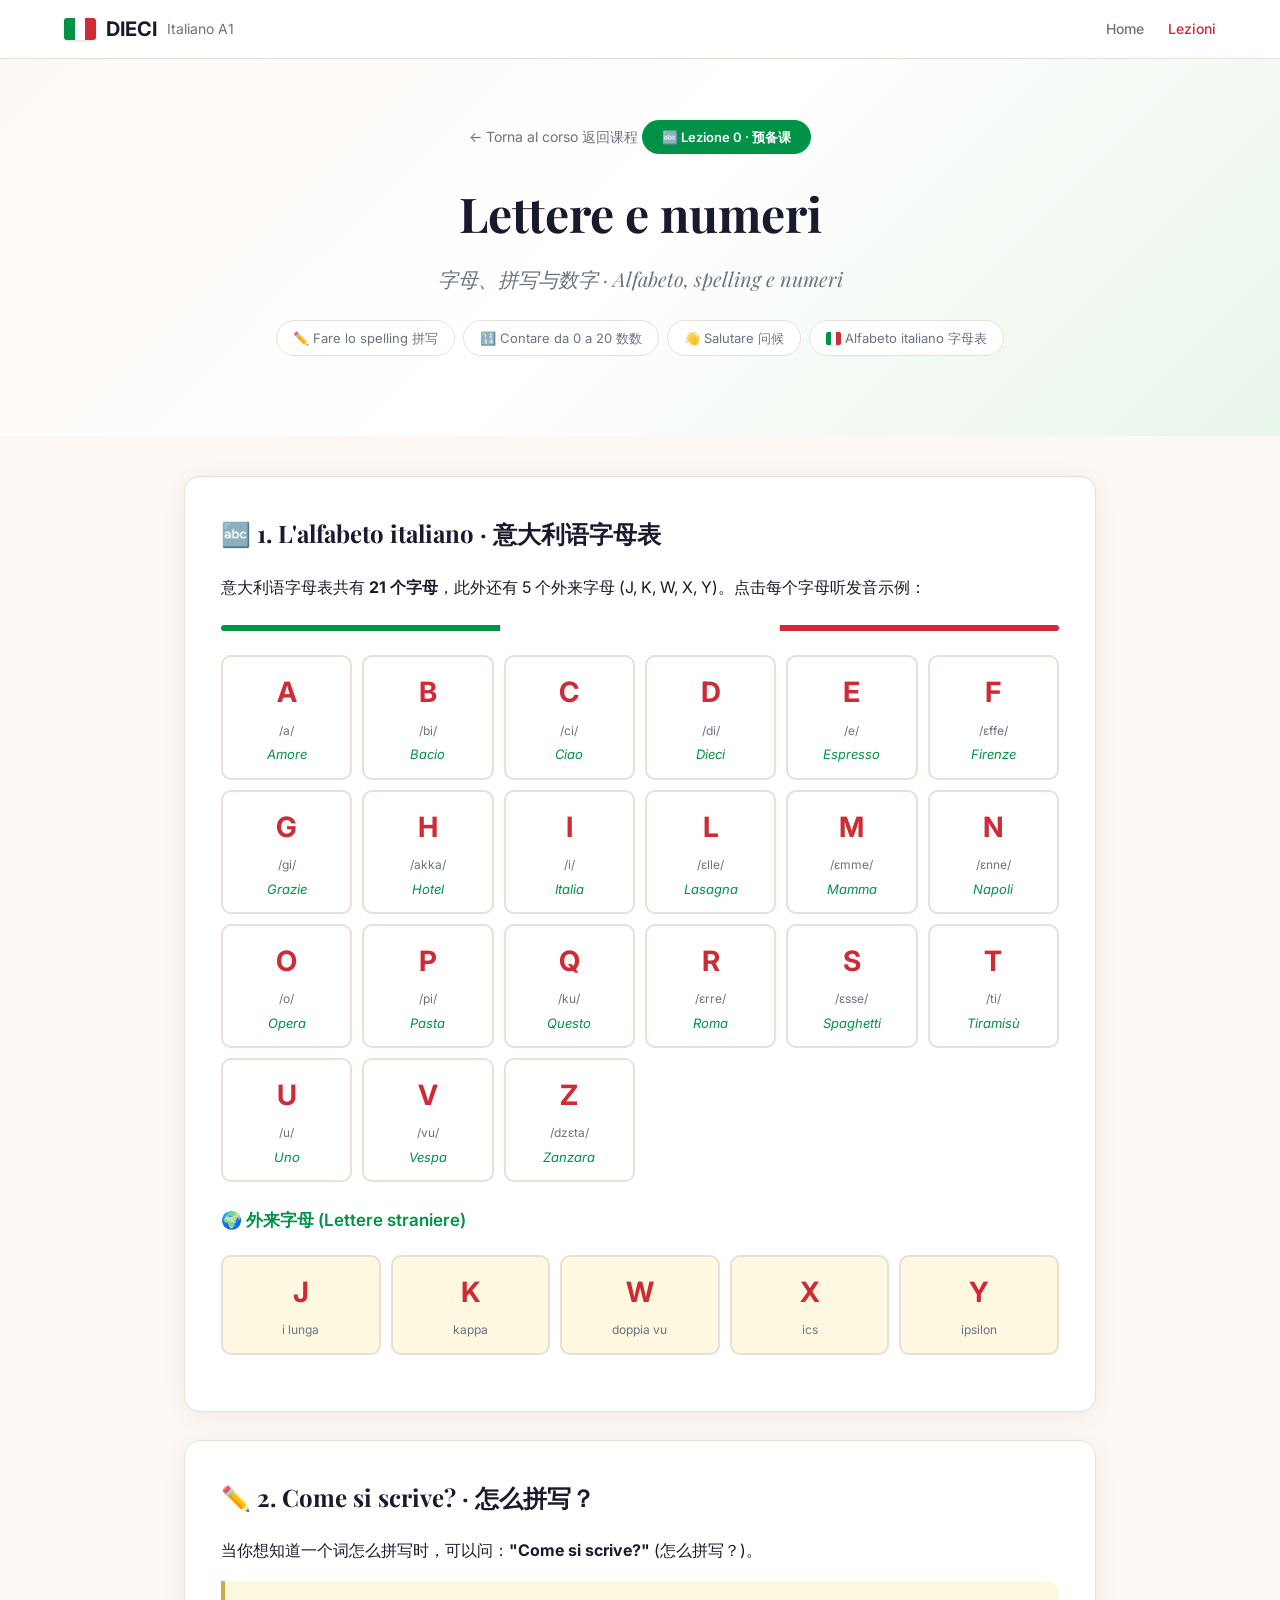
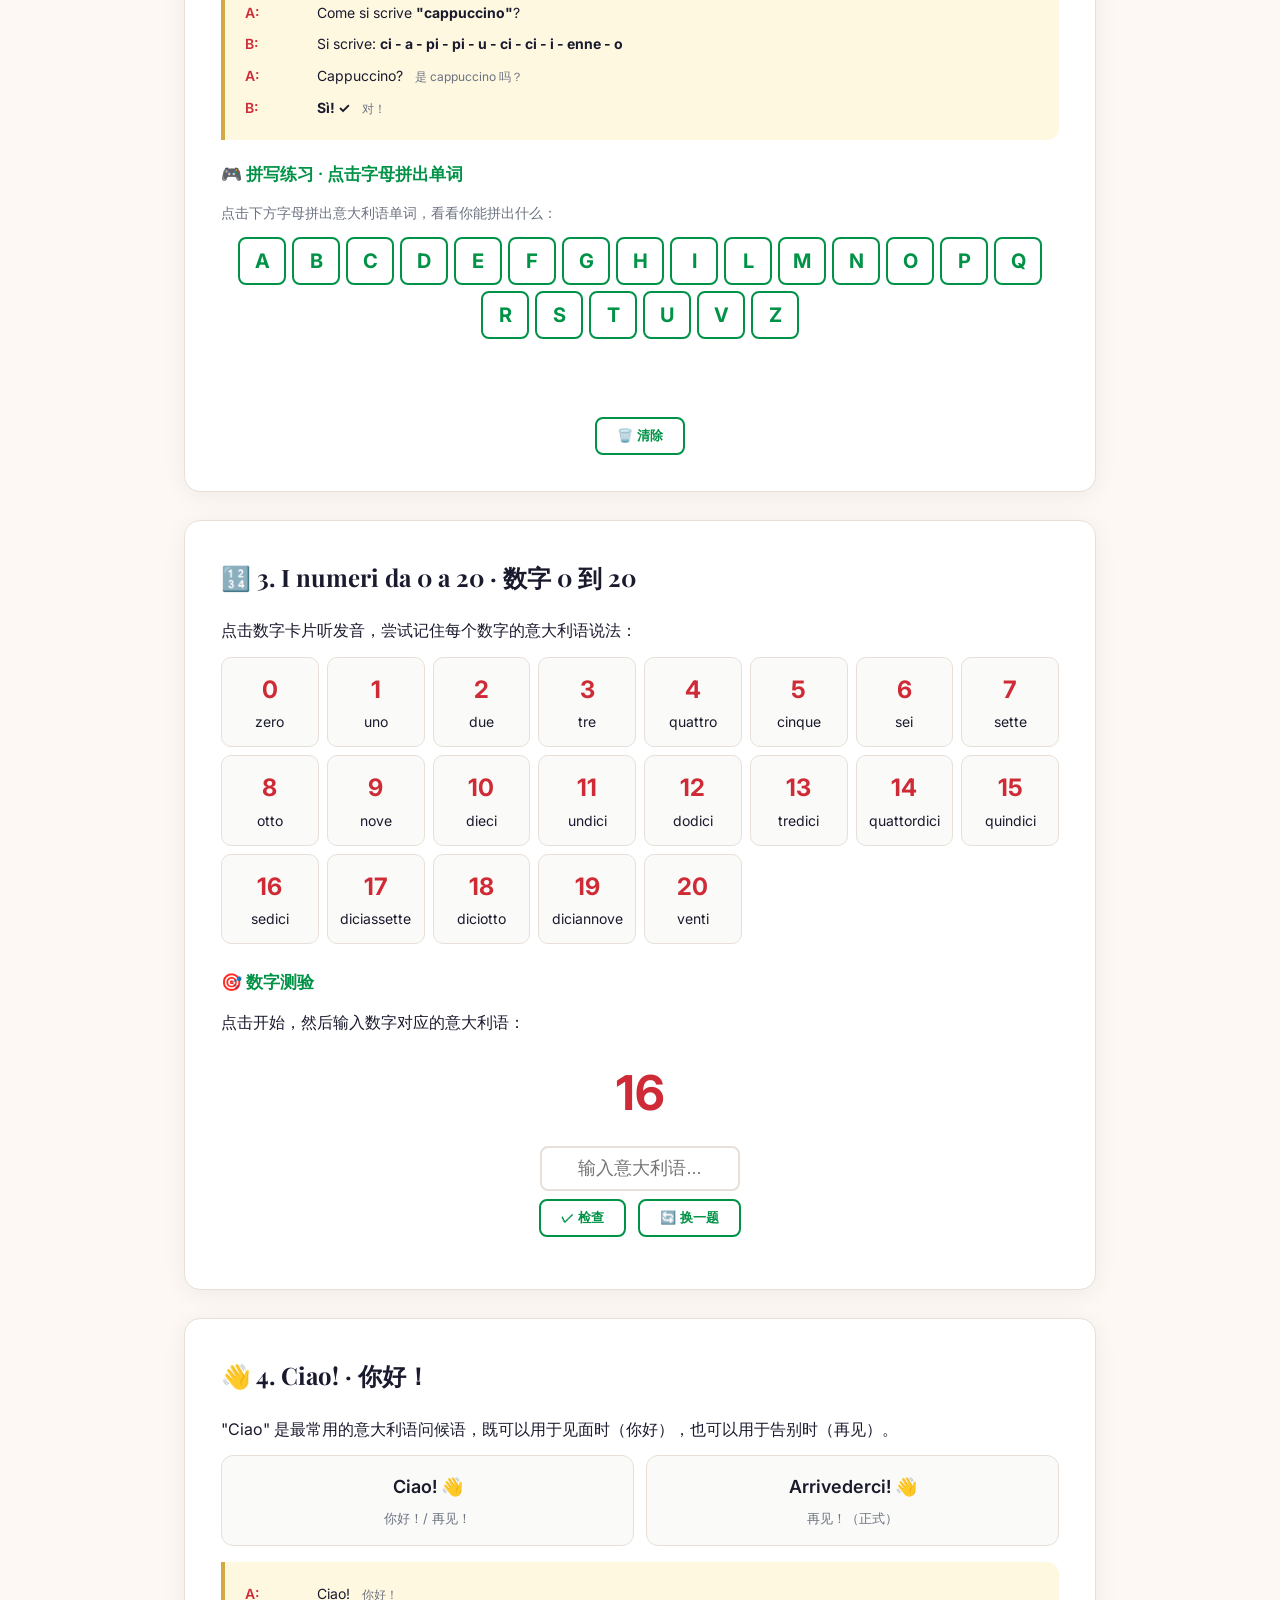
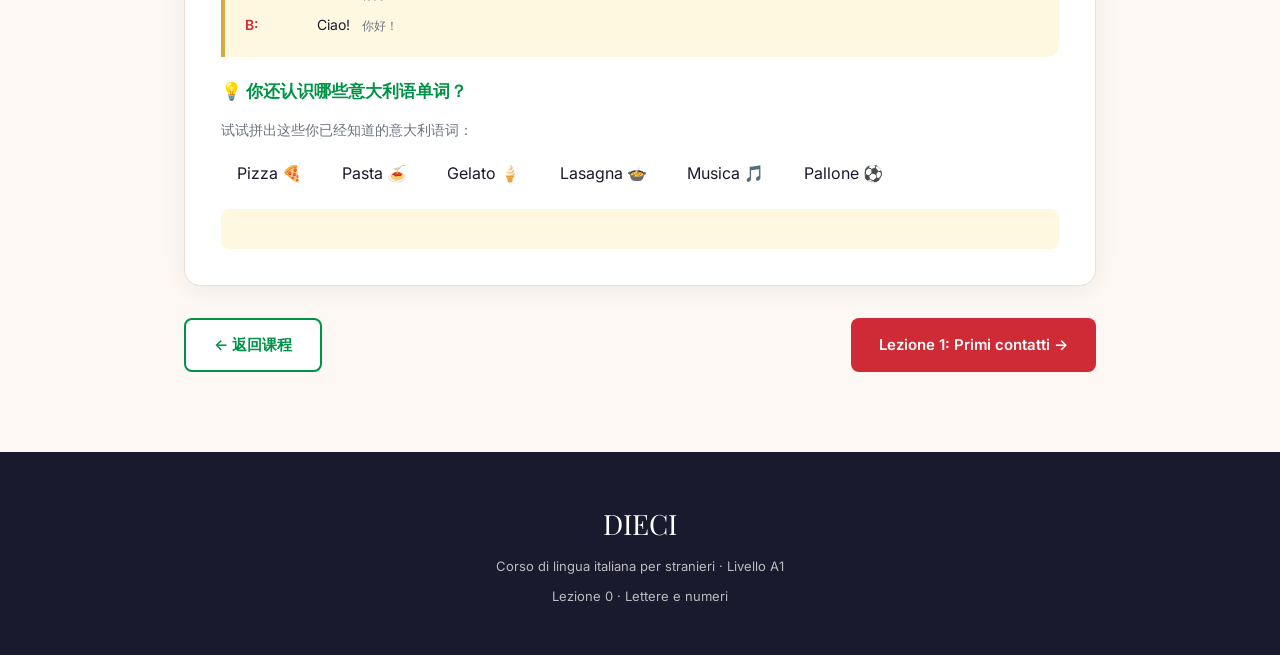
==== lezione-0.html @ a1599416 "初始化：Dieci Lezioni A1 意大利语教学材料" ====
<!DOCTYPE html>
<html lang="zh-CN">
<head>
  <meta charset="UTF-8">
  <meta name="viewport" content="width=device-width, initial-scale=1.0">
  <title>Lezione 0 · Lettere e numeri · DIECI A1</title>
  <link rel="stylesheet" href="css/styles.css">
  <script src="audio/audio-data.js"></script>
  <script src="js/audio-player.js"></script>
  <style>
    .alphabet-grid {
      display: grid;
      grid-template-columns: repeat(auto-fill, minmax(120px, 1fr));
      gap: 10px;
      margin: 20px 0;
    }
    .alphabet-card {
      background: white;
      border: 2px solid var(--border-light);
      border-radius: 10px;
      padding: 12px 8px;
      text-align: center;
      cursor: pointer;
      transition: all 0.3s;
    }
    .alphabet-card:hover {
      border-color: var(--italian-red);
      transform: scale(1.05);
      box-shadow: 0 4px 12px rgba(206,43,55,0.15);
    }
    .alphabet-card .letter {
      font-size: 28px;
      font-weight: 700;
      color: var(--italian-red);
    }
    .alphabet-card .pronounce {
      font-size: 12px;
      color: var(--text-muted);
      margin-top: 4px;
    }
    .alphabet-card .example {
      font-size: 13px;
      color: var(--italian-green);
      margin-top: 2px;
      font-style: italic;
    }

    .number-grid {
      display: grid;
      grid-template-columns: repeat(auto-fill, minmax(90px, 1fr));
      gap: 8px;
    }
    .number-card {
      background: var(--bg-light);
      border: 1px solid var(--border-light);
      border-radius: 10px;
      padding: 12px;
      text-align: center;
      transition: all 0.2s;
    }
    .number-card:hover { border-color: var(--italian-gold); }
    .number-card .num { font-size: 24px; font-weight: 700; color: var(--italian-red); }
    .number-card .it { font-size: 14px; color: var(--text-dark); }

    .spelling-game {
      display: flex;
      flex-wrap: wrap;
      gap: 10px;
      justify-content: center;
      margin: 16px 0;
    }
    .spelling-letter {
      width: 48px;
      height: 48px;
      display: flex;
      align-items: center;
      justify-content: center;
      background: white;
      border: 2px solid var(--italian-green);
      border-radius: 8px;
      font-size: 20px;
      font-weight: 700;
      color: var(--italian-green);
      transition: all 0.2s;
    }
    .spelling-letter.revealed {
      background: var(--italian-green);
      color: white;
    }

    .italian-flag-colors {
      display: flex;
      height: 6px;
      border-radius: 3px;
      overflow: hidden;
      margin: 24px 0;
    }
    .italian-flag-colors span {
      flex: 1;
    }
    .italian-flag-colors .green { background: var(--italian-green); }
    .italian-flag-colors .white { background: var(--italian-white); border-left: 1px solid #ddd; border-right: 1px solid #ddd; }
    .italian-flag-colors .red { background: var(--italian-red); }
  </style>
</head>
<body>
  <div class="scroll-progress" id="scrollProgress"></div>

  <nav class="top-nav" id="topNav">
    <div class="nav-inner">
      <a href="index.html" class="nav-logo">
        <div class="flag-icon"></div>
        DIECI <span style="font-weight:400;color:var(--text-muted);font-size:14px;">Italiano A1</span>
      </a>
      <ul class="nav-links">
        <li><a href="index.html">Home</a></li>
        <li><a href="index.html#lezioni" class="active">Lezioni</a></li>
      </ul>
    </div>
  </nav>

  <!-- Hero -->
  <section class="lesson-hero">
    <a href="index.html" class="back-link">← Torna al corso 返回课程</a>
    <div class="lesson-badge">🔤 Lezione 0 · 预备课</div>
    <h1>Lettere e numeri</h1>
    <p class="subtitle">字母、拼写与数字 · Alfabeto, spelling e numeri</p>
    <div class="lesson-goals-bar">
      <span class="goal">✏️ Fare lo spelling 拼写</span>
      <span class="goal">🔢 Contare da 0 a 20 数数</span>
      <span class="goal">👋 Salutare 问候</span>
      <span class="goal"><span class="flag-emoji"></span> Alfabeto italiano 字母表</span>
    </div>
  </section>

  <div class="lesson-content">
    <!-- Section A: Alfabeto -->
    <div class="lesson-section">
      <h2>🔤 1. L'alfabeto italiano · 意大利语字母表</h2>
      <p>意大利语字母表共有 <strong>21 个字母</strong>，此外还有 5 个外来字母 (J, K, W, X, Y)。点击每个字母听发音示例：</p>
      
      <div class="italian-flag-colors">
        <span class="green"></span><span class="white"></span><span class="red"></span>
      </div>

      <div class="alphabet-grid" id="alphabetGrid">
        <div class="alphabet-card" onclick="speak('a')">
          <div class="letter">A</div>
          <div class="pronounce">/a/</div>
          <div class="example">Amore</div>
        </div>
        <div class="alphabet-card" onclick="speak('bi')">
          <div class="letter">B</div>
          <div class="pronounce">/bi/</div>
          <div class="example">Bacio</div>
        </div>
        <div class="alphabet-card" onclick="speak('ci')">
          <div class="letter">C</div>
          <div class="pronounce">/ci/</div>
          <div class="example">Ciao</div>
        </div>
        <div class="alphabet-card" onclick="speak('di')">
          <div class="letter">D</div>
          <div class="pronounce">/di/</div>
          <div class="example">Dieci</div>
        </div>
        <div class="alphabet-card" onclick="speak('e')">
          <div class="letter">E</div>
          <div class="pronounce">/e/</div>
          <div class="example">Espresso</div>
        </div>
        <div class="alphabet-card" onclick="speak('effe')">
          <div class="letter">F</div>
          <div class="pronounce">/ɛffe/</div>
          <div class="example">Firenze</div>
        </div>
        <div class="alphabet-card" onclick="speak('gi')">
          <div class="letter">G</div>
          <div class="pronounce">/gi/</div>
          <div class="example">Grazie</div>
        </div>
        <div class="alphabet-card" onclick="speak('acca')">
          <div class="letter">H</div>
          <div class="pronounce">/akka/</div>
          <div class="example">Hotel</div>
        </div>
        <div class="alphabet-card" onclick="speak('i')">
          <div class="letter">I</div>
          <div class="pronounce">/i/</div>
          <div class="example">Italia</div>
        </div>
        <div class="alphabet-card" onclick="speak('elle')">
          <div class="letter">L</div>
          <div class="pronounce">/ɛlle/</div>
          <div class="example">Lasagna</div>
        </div>
        <div class="alphabet-card" onclick="speak('emme')">
          <div class="letter">M</div>
          <div class="pronounce">/ɛmme/</div>
          <div class="example">Mamma</div>
        </div>
        <div class="alphabet-card" onclick="speak('enne')">
          <div class="letter">N</div>
          <div class="pronounce">/ɛnne/</div>
          <div class="example">Napoli</div>
        </div>
        <div class="alphabet-card" onclick="speak('o')">
          <div class="letter">O</div>
          <div class="pronounce">/o/</div>
          <div class="example">Opera</div>
        </div>
        <div class="alphabet-card" onclick="speak('pi')">
          <div class="letter">P</div>
          <div class="pronounce">/pi/</div>
          <div class="example">Pasta</div>
        </div>
        <div class="alphabet-card" onclick="speak('ku')">
          <div class="letter">Q</div>
          <div class="pronounce">/ku/</div>
          <div class="example">Questo</div>
        </div>
        <div class="alphabet-card" onclick="speak('erre')">
          <div class="letter">R</div>
          <div class="pronounce">/ɛrre/</div>
          <div class="example">Roma</div>
        </div>
        <div class="alphabet-card" onclick="speak('esse')">
          <div class="letter">S</div>
          <div class="pronounce">/ɛsse/</div>
          <div class="example">Spaghetti</div>
        </div>
        <div class="alphabet-card" onclick="speak('ti')">
          <div class="letter">T</div>
          <div class="pronounce">/ti/</div>
          <div class="example">Tiramisù</div>
        </div>
        <div class="alphabet-card" onclick="speak('u')">
          <div class="letter">U</div>
          <div class="pronounce">/u/</div>
          <div class="example">Uno</div>
        </div>
        <div class="alphabet-card" onclick="speak('vu')">
          <div class="letter">V</div>
          <div class="pronounce">/vu/</div>
          <div class="example">Vespa</div>
        </div>
        <div class="alphabet-card" onclick="speak('zeta')">
          <div class="letter">Z</div>
          <div class="pronounce">/dzɛta/</div>
          <div class="example">Zanzara</div>
        </div>
      </div>

      <h3 style="margin-top:24px;">🌍 外来字母 (Lettere straniere)</h3>
      <div class="alphabet-grid" style="grid-template-columns:repeat(5,1fr);">
        <div class="alphabet-card" onclick="speak('i lunga')" style="background:var(--accent-gold-light);">
          <div class="letter">J</div>
          <div class="pronounce">i lunga</div>
        </div>
        <div class="alphabet-card" onclick="speak('kappa')" style="background:var(--accent-gold-light);">
          <div class="letter">K</div>
          <div class="pronounce">kappa</div>
        </div>
        <div class="alphabet-card" onclick="speak('doppia vu')" style="background:var(--accent-gold-light);">
          <div class="letter">W</div>
          <div class="pronounce">doppia vu</div>
        </div>
        <div class="alphabet-card" onclick="speak('ics')" style="background:var(--accent-gold-light);">
          <div class="letter">X</div>
          <div class="pronounce">ics</div>
        </div>
        <div class="alphabet-card" onclick="speak('ipsilon')" style="background:var(--accent-gold-light);">
          <div class="letter">Y</div>
          <div class="pronounce">ipsilon</div>
        </div>
      </div>
    </div>

    <!-- Section B: Spelling -->
    <div class="lesson-section">
      <h2>✏️ 2. Come si scrive? · 怎么拼写？</h2>
      <p>当你想知道一个词怎么拼写时，可以问：<strong>"Come si scrive?"</strong> (怎么拼写？)。</p>
      
      <div class="dialog-box">
        <div class="dialog-line">
          <span class="dialog-speaker">A:</span>
          <span class="dialog-text">Come si scrive <strong>"cappuccino"</strong>?</span>
        </div>
        <div class="dialog-line">
          <span class="dialog-speaker">B:</span>
          <span class="dialog-text">Si scrive: <strong>ci - a - pi - pi - u - ci - ci - i - enne - o</strong></span>
        </div>
        <div class="dialog-line">
          <span class="dialog-speaker">A:</span>
          <span class="dialog-text">Cappuccino? <span class="cn-trans">是 cappuccino 吗？</span></span>
        </div>
        <div class="dialog-line">
          <span class="dialog-speaker">B:</span>
          <span class="dialog-text"><strong>Sì! ✓</strong> <span class="cn-trans">对！</span></span>
        </div>
      </div>

      <h3 style="margin-top:20px;">🎮 拼写练习 · 点击字母拼出单词</h3>
      <p style="font-size:14px;color:var(--text-muted);margin-bottom:12px;">点击下方字母拼出意大利语单词，看看你能拼出什么：</p>
      
      <div style="display:flex;flex-wrap:wrap;gap:6px;justify-content:center;margin-bottom:16px;" id="spellingLetters">
        <span class="spelling-letter" onclick="addSpellingLetter('A')">A</span>
        <span class="spelling-letter" onclick="addSpellingLetter('B')">B</span>
        <span class="spelling-letter" onclick="addSpellingLetter('C')">C</span>
        <span class="spelling-letter" onclick="addSpellingLetter('D')">D</span>
        <span class="spelling-letter" onclick="addSpellingLetter('E')">E</span>
        <span class="spelling-letter" onclick="addSpellingLetter('F')">F</span>
        <span class="spelling-letter" onclick="addSpellingLetter('G')">G</span>
        <span class="spelling-letter" onclick="addSpellingLetter('H')">H</span>
        <span class="spelling-letter" onclick="addSpellingLetter('I')">I</span>
        <span class="spelling-letter" onclick="addSpellingLetter('L')">L</span>
        <span class="spelling-letter" onclick="addSpellingLetter('M')">M</span>
        <span class="spelling-letter" onclick="addSpellingLetter('N')">N</span>
        <span class="spelling-letter" onclick="addSpellingLetter('O')">O</span>
        <span class="spelling-letter" onclick="addSpellingLetter('P')">P</span>
        <span class="spelling-letter" onclick="addSpellingLetter('Q')">Q</span>
        <span class="spelling-letter" onclick="addSpellingLetter('R')">R</span>
        <span class="spelling-letter" onclick="addSpellingLetter('S')">S</span>
        <span class="spelling-letter" onclick="addSpellingLetter('T')">T</span>
        <span class="spelling-letter" onclick="addSpellingLetter('U')">U</span>
        <span class="spelling-letter" onclick="addSpellingLetter('V')">V</span>
        <span class="spelling-letter" onclick="addSpellingLetter('Z')">Z</span>
      </div>
      <div style="text-align:center;min-height:50px;font-size:24px;font-weight:700;letter-spacing:4px;margin:12px 0;color:var(--italian-red);" id="spellingWord"></div>
      <div style="text-align:center;">
        <button class="btn-secondary" onclick="clearSpelling()" style="padding:8px 20px;font-size:13px;">🗑️ 清除</button>
      </div>
    </div>

    <!-- Section C: Numeri -->
    <div class="lesson-section">
      <h2>🔢 3. I numeri da 0 a 20 · 数字 0 到 20</h2>
      <p>点击数字卡片听发音，尝试记住每个数字的意大利语说法：</p>
      
      <div class="number-grid" id="numberGrid">
        <div class="number-card" onclick="speak('zero')">
          <div class="num">0</div>
          <div class="it">zero</div>
        </div>
        <div class="number-card" onclick="speak('uno')">
          <div class="num">1</div>
          <div class="it">uno</div>
        </div>
        <div class="number-card" onclick="speak('due')">
          <div class="num">2</div>
          <div class="it">due</div>
        </div>
        <div class="number-card" onclick="speak('tre')">
          <div class="num">3</div>
          <div class="it">tre</div>
        </div>
        <div class="number-card" onclick="speak('quattro')">
          <div class="num">4</div>
          <div class="it">quattro</div>
        </div>
        <div class="number-card" onclick="speak('cinque')">
          <div class="num">5</div>
          <div class="it">cinque</div>
        </div>
        <div class="number-card" onclick="speak('sei')">
          <div class="num">6</div>
          <div class="it">sei</div>
        </div>
        <div class="number-card" onclick="speak('sette')">
          <div class="num">7</div>
          <div class="it">sette</div>
        </div>
        <div class="number-card" onclick="speak('otto')">
          <div class="num">8</div>
          <div class="it">otto</div>
        </div>
        <div class="number-card" onclick="speak('nove')">
          <div class="num">9</div>
          <div class="it">nove</div>
        </div>
        <div class="number-card" onclick="speak('dieci')">
          <div class="num">10</div>
          <div class="it">dieci</div>
        </div>
        <div class="number-card" onclick="speak('undici')">
          <div class="num">11</div>
          <div class="it">undici</div>
        </div>
        <div class="number-card" onclick="speak('dodici')">
          <div class="num">12</div>
          <div class="it">dodici</div>
        </div>
        <div class="number-card" onclick="speak('tredici')">
          <div class="num">13</div>
          <div class="it">tredici</div>
        </div>
        <div class="number-card" onclick="speak('quattordici')">
          <div class="num">14</div>
          <div class="it">quattordici</div>
        </div>
        <div class="number-card" onclick="speak('quindici')">
          <div class="num">15</div>
          <div class="it">quindici</div>
        </div>
        <div class="number-card" onclick="speak('sedici')">
          <div class="num">16</div>
          <div class="it">sedici</div>
        </div>
        <div class="number-card" onclick="speak('diciassette')">
          <div class="num">17</div>
          <div class="it">diciassette</div>
        </div>
        <div class="number-card" onclick="speak('diciotto')">
          <div class="num">18</div>
          <div class="it">diciotto</div>
        </div>
        <div class="number-card" onclick="speak('diciannove')">
          <div class="num">19</div>
          <div class="it">diciannove</div>
        </div>
        <div class="number-card" onclick="speak('venti')">
          <div class="num">20</div>
          <div class="it">venti</div>
        </div>
      </div>

      <h3 style="margin-top:24px;">🎯 数字测验</h3>
      <p>点击开始，然后输入数字对应的意大利语：</p>
      <div style="text-align:center;margin:16px 0;">
        <div id="numberQuestion" style="font-size:48px;font-weight:700;color:var(--italian-red);margin-bottom:12px;">?</div>
        <input type="text" id="numberAnswer" placeholder="输入意大利语..." style="padding:10px 16px;border:2px solid var(--border-light);border-radius:8px;font-size:18px;text-align:center;width:200px;">
        <div style="margin-top:8px;">
          <button class="btn-secondary" onclick="checkNumber()" style="padding:8px 20px;font-size:13px;">✓ 检查</button>
          <button class="btn-secondary" onclick="newNumber()" style="padding:8px 20px;font-size:13px;margin-left:8px;">🔄 换一题</button>
        </div>
        <div id="numberResult" style="margin-top:8px;font-weight:600;"></div>
      </div>
    </div>

    <!-- Section D: Ciao! -->
    <div class="lesson-section">
      <h2>👋 4. Ciao! · 你好！</h2>
      <p>"Ciao" 是最常用的意大利语问候语，既可以用于见面时（你好），也可以用于告别时（再见）。</p>
      
      <div class="vocab-grid" style="grid-template-columns:repeat(2,1fr);">
        <div class="vocab-card" onclick="speak('ciao')">
          <div class="it">Ciao! 👋</div>
          <div class="cn">你好！/ 再见！</div>
        </div>
        <div class="vocab-card" onclick="speak('arrivederci')">
          <div class="it">Arrivederci! 👋</div>
          <div class="cn">再见！（正式）</div>
        </div>
      </div>
      
      <div class="dialog-box" style="margin-top:16px;">
        <div class="dialog-line">
          <span class="dialog-speaker">A:</span>
          <span class="dialog-text">Ciao! <span class="cn-trans">你好！</span></span>
        </div>
        <div class="dialog-line">
          <span class="dialog-speaker">B:</span>
          <span class="dialog-text">Ciao! <span class="cn-trans">你好！</span></span>
        </div>
      </div>

      <h3 style="margin-top:20px;">💡 你还认识哪些意大利语单词？</h3>
      <p style="font-size:14px;color:var(--text-muted);">试试拼出这些你已经知道的意大利语词：</p>
      <div style="display:flex;flex-wrap:wrap;gap:8px;margin-top:12px;">
        <span class="goal-tag" onclick="revealWord('PIZZA')" style="cursor:pointer;font-size:16px;padding:6px 16px;">Pizza 🍕</span>
        <span class="goal-tag" onclick="revealWord('PASTA')" style="cursor:pointer;font-size:16px;padding:6px 16px;">Pasta 🍝</span>
        <span class="goal-tag" onclick="revealWord('GELATO')" style="cursor:pointer;font-size:16px;padding:6px 16px;">Gelato 🍦</span>
        <span class="goal-tag" onclick="revealWord('LASAGNA')" style="cursor:pointer;font-size:16px;padding:6px 16px;">Lasagna 🍲</span>
        <span class="goal-tag" onclick="revealWord('MUSICA')" style="cursor:pointer;font-size:16px;padding:6px 16px;">Musica 🎵</span>
        <span class="goal-tag" onclick="revealWord('PALLONE')" style="cursor:pointer;font-size:16px;padding:6px 16px;">Pallone ⚽</span>
      </div>
      <div id="revealedSpelling" style="margin-top:16px;padding:16px;background:var(--accent-gold-light);border-radius:8px;text-align:center;min-height:40px;font-size:18px;font-weight:600;letter-spacing:2px;"></div>
    </div>

    <!-- Navigation -->
    <div style="display:flex;justify-content:space-between;margin-top:32px;">
      <a href="index.html" class="btn-secondary">← 返回课程</a>
      <a href="lezione-1.html" class="btn-primary">Lezione 1: Primi contatti →</a>
    </div>
  </div>

  <footer class="site-footer">
    <div class="footer-logo">DIECI</div>
    <p>Corso di lingua italiana per stranieri · Livello A1</p>
    <p style="margin-top:8px;">Lezione 0 · Lettere e numeri</p>
  </footer>

  <script>
    // Scroll progress
    window.addEventListener('scroll', () => {
      const st = document.documentElement.scrollTop;
      const sh = document.documentElement.scrollHeight - window.innerHeight;
      document.getElementById('scrollProgress').style.width = (st/sh*100) + '%';
      if (st > 50) document.getElementById('topNav').classList.add('scrolled');
      else document.getElementById('topNav').classList.remove('scrolled');
    });

    // Spelling game
    let spellingWord = '';
    function addSpellingLetter(letter) {
      spellingWord += letter;
      document.getElementById('spellingWord').textContent = spellingWord;
    }
    function clearSpelling() {
      spellingWord = '';
      document.getElementById('spellingWord').textContent = '';
    }

    // Number quiz
    const numberNames = {
      0:'zero',1:'uno',2:'due',3:'tre',4:'quattro',5:'cinque',6:'sei',7:'sette',
      8:'otto',9:'nove',10:'dieci',11:'undici',12:'dodici',13:'tredici',
      14:'quattordici',15:'quindici',16:'sedici',17:'diciassette',
      18:'diciotto',19:'diciannove',20:'venti'
    };
    let currentNumber = null;

    function newNumber() {
      currentNumber = Math.floor(Math.random() * 21);
      document.getElementById('numberQuestion').textContent = currentNumber;
      document.getElementById('numberAnswer').value = '';
      document.getElementById('numberResult').textContent = '';
    }
    function checkNumber() {
      const answer = document.getElementById('numberAnswer').value.trim().toLowerCase();
      const result = document.getElementById('numberResult');
      if (answer === numberNames[currentNumber]) {
        result.innerHTML = '✅ 正确！Bravo/a! 🎉';
        result.style.color = 'var(--italian-green)';
        setTimeout(newNumber, 1500);
      } else {
        result.innerHTML = '❌ 再试试！正确答案是: ' + numberNames[currentNumber];
        result.style.color = 'var(--italian-red)';
      }
    }
    newNumber();

    // Reveal spelling
    function revealWord(word) {
      const letters = word.split('').join(' · ');
      document.getElementById('revealedSpelling').innerHTML = 
        `<span style="color:var(--italian-green)">${word}</span> 的拼写: <span style="color:var(--italian-red)">${letters}</span>`;
      speak(word.toLowerCase());
    }

    // Intersection observer
    document.querySelectorAll('.alphabet-card, .number-card, .lesson-section').forEach((el, i) => {
      el.style.opacity = '0';
      el.style.transform = 'translateY(20px)';
      el.style.transition = `opacity 0.4s ease ${i*0.03}s, transform 0.4s ease ${i*0.03}s`;
      new IntersectionObserver((entries) => {
        entries.forEach(e => {
          if (e.isIntersecting) {
            e.target.style.opacity = '1';
            e.target.style.transform = 'translateY(0)';
          }
        });
      }, {threshold:0.1}).observe(el);
    });
  </script>
</body>
</html>
---- css/styles.css ----
/* ===== DIECI - Italian A1 Course Styles ===== */
@import url('https://fonts.googleapis.com/css2?family=Playfair+Display:wght@400;500;600;700&family=Inter:wght@300;400;500;600;700&family=Caveat:wght@400;700&display=swap');

:root {
  --italian-green: #009246;
  --italian-white: #FFFFFF;
  --italian-red: #CE2B37;
  --italian-gold: #D4A843;
  --bg-cream: #FDF8F3;
  --bg-light: #FAFAF8;
  --text-dark: #1A1A2E;
  --text-muted: #6B7280;
  --card-shadow: 0 4px 24px rgba(0,0,0,0.06);
  --card-radius: 16px;
  --border-light: #E8E0D8;
  --accent-green-light: #E8F5E9;
  --accent-red-light: #FFEBEE;
  --accent-gold-light: #FFF8E1;
  --gradient-hero: linear-gradient(135deg, #009246 0%, #007A3B 50%, #CE2B37 100%);
  --gradient-card: linear-gradient(135deg, var(--italian-green), var(--italian-gold));
  --font-serif: 'Playfair Display', Georgia, serif;
  --font-sans: 'Inter', -apple-system, BlinkMacSystemFont, sans-serif;
  --font-hand: 'Caveat', cursive;
}

* { margin: 0; padding: 0; box-sizing: border-box; }

html { scroll-behavior: smooth; }

body {
  font-family: var(--font-sans);
  background: var(--bg-cream);
  color: var(--text-dark);
  line-height: 1.7;
  overflow-x: hidden;
}

/* === Navigation === */
.top-nav {
  position: fixed;
  top: 0;
  left: 0;
  right: 0;
  z-index: 1000;
  background: rgba(255,255,255,0.92);
  backdrop-filter: blur(20px);
  border-bottom: 1px solid var(--border-light);
  padding: 12px 0;
  transition: all 0.3s;
}
.top-nav.scrolled {
  box-shadow: 0 2px 20px rgba(0,0,0,0.08);
}
.nav-inner {
  max-width: 1200px;
  margin: 0 auto;
  padding: 0 24px;
  display: flex;
  align-items: center;
  justify-content: space-between;
}
.nav-logo {
  display: flex;
  align-items: center;
  gap: 10px;
  text-decoration: none;
  font-weight: 700;
  font-size: 20px;
  color: var(--text-dark);
}
.nav-logo .flag-icon {
  width: 32px;
  height: 22px;
  border-radius: 3px;
  background: linear-gradient(90deg, var(--italian-green) 0%, var(--italian-green) 33.33%, var(--italian-white) 33.33%, var(--italian-white) 66.66%, var(--italian-red) 66.66%, var(--italian-red) 100%);
  box-shadow: 0 1px 3px rgba(0,0,0,0.15);
}
.nav-links {
  display: flex;
  align-items: center;
  gap: 24px;
  list-style: none;
}
.nav-links a {
  text-decoration: none;
  color: var(--text-muted);
  font-size: 14px;
  font-weight: 500;
  transition: color 0.2s;
}
.nav-links a:hover,
.nav-links a.active {
  color: var(--italian-red);
}

/* === Hero === */
.hero {
  padding: 140px 24px 80px;
  text-align: center;
  position: relative;
  overflow: hidden;
}
.hero::before {
  content: '';
  position: absolute;
  top: 0;
  left: 0;
  right: 0;
  bottom: 0;
  background: var(--gradient-hero);
  opacity: 0.04;
  z-index: 0;
}
.hero-content {
  max-width: 800px;
  margin: 0 auto;
  position: relative;
  z-index: 1;
}
.hero h1 {
  font-family: var(--font-serif);
  font-size: clamp(48px, 8vw, 80px);
  font-weight: 700;
  line-height: 1.1;
  margin-bottom: 8px;
  background: var(--gradient-hero);
  -webkit-background-clip: text;
  -webkit-text-fill-color: transparent;
  background-clip: text;
}
.hero .subtitle {
  font-size: clamp(18px, 3vw, 28px);
  font-family: var(--font-serif);
  font-style: italic;
  color: var(--text-muted);
  margin-bottom: 16px;
}
.hero .tagline {
  font-size: 16px;
  color: var(--text-muted);
  max-width: 600px;
  margin: 0 auto 32px;
  line-height: 1.6;
}
.hero .level-badge {
  display: inline-flex;
  align-items: center;
  gap: 8px;
  background: var(--italian-red);
  color: white;
  padding: 8px 24px;
  border-radius: 100px;
  font-weight: 600;
  font-size: 14px;
  margin-bottom: 24px;
}
.hero .level-badge .flag {
  font-size: 18px;
}

/* === Sections === */
.section {
  max-width: 1200px;
  margin: 0 auto;
  padding: 80px 24px;
}
.section-title {
  font-family: var(--font-serif);
  font-size: clamp(28px, 4vw, 36px);
  font-weight: 700;
  margin-bottom: 12px;
  position: relative;
  display: inline-block;
}
.section-title::after {
  content: '';
  display: block;
  width: 60px;
  height: 3px;
  background: var(--gradient-hero);
  margin-top: 8px;
  border-radius: 2px;
}
.section-subtitle {
  color: var(--text-muted);
  font-size: 16px;
  margin-bottom: 40px;
  max-width: 600px;
}

/* === Course Cards Grid === */
.course-grid {
  display: grid;
  grid-template-columns: repeat(auto-fill, minmax(340px, 1fr));
  gap: 24px;
}
.lesson-card {
  background: white;
  border-radius: var(--card-radius);
  box-shadow: var(--card-shadow);
  overflow: hidden;
  transition: transform 0.3s, box-shadow 0.3s;
  cursor: pointer;
  position: relative;
  border: 1px solid var(--border-light);
}
.lesson-card:hover {
  transform: translateY(-4px);
  box-shadow: 0 12px 40px rgba(0,0,0,0.1);
}
.lesson-card .card-header {
  padding: 28px 28px 20px;
  display: flex;
  align-items: center;
  justify-content: space-between;
}
.lesson-card .lesson-number {
  font-family: var(--font-serif);
  font-size: 14px;
  font-weight: 600;
  color: var(--italian-red);
  letter-spacing: 1px;
  text-transform: uppercase;
}
.lesson-card .lesson-id {
  font-size: 32px;
  font-weight: 700;
  color: var(--border-light);
  font-family: var(--font-serif);
}
.lesson-card .card-body {
  padding: 0 28px 20px;
}
.lesson-card h3 {
  font-family: var(--font-serif);
  font-size: 22px;
  font-weight: 600;
  margin-bottom: 8px;
}
.lesson-card .lesson-goals {
  display: flex;
  flex-wrap: wrap;
  gap: 6px;
  margin-bottom: 12px;
}
.lesson-card .goal-tag {
  background: var(--accent-green-light);
  color: var(--italian-green);
  padding: 3px 10px;
  border-radius: 100px;
  font-size: 11px;
  font-weight: 500;
}
.lesson-card .lesson-preview {
  color: var(--text-muted);
  font-size: 14px;
  line-height: 1.6;
}
.lesson-card .card-footer {
  padding: 16px 28px;
  border-top: 1px solid var(--border-light);
  display: flex;
  align-items: center;
  justify-content: space-between;
}
.lesson-card .btn-study {
  background: none;
  border: none;
  color: var(--italian-red);
  font-weight: 600;
  font-size: 14px;
  cursor: pointer;
  display: flex;
  align-items: center;
  gap: 6px;
  transition: gap 0.2s;
  text-decoration: none;
}
.lesson-card .btn-study:hover { gap: 10px; }

/* === Features Strip === */
.features-strip {
  background: white;
  border-top: 1px solid var(--border-light);
  border-bottom: 1px solid var(--border-light);
  padding: 60px 24px;
}
.features-grid {
  max-width: 1200px;
  margin: 0 auto;
  display: grid;
  grid-template-columns: repeat(auto-fit, minmax(200px, 1fr));
  gap: 32px;
}
.feature-item {
  text-align: center;
}
.feature-item .icon {
  font-size: 36px;
  margin-bottom: 12px;
}
.feature-item h4 {
  font-size: 15px;
  font-weight: 600;
  margin-bottom: 4px;
}
.feature-item p {
  font-size: 13px;
  color: var(--text-muted);
}

/* === Footer === */
.site-footer {
  background: var(--text-dark);
  color: rgba(255,255,255,0.7);
  padding: 48px 24px;
  text-align: center;
}
.site-footer .footer-logo {
  font-family: var(--font-serif);
  font-size: 28px;
  color: white;
  margin-bottom: 8px;
}
.site-footer p {
  font-size: 13px;
}

/* ===== LESSON PAGE STYLES ===== */
.lesson-hero {
  padding: 120px 24px 60px;
  text-align: center;
  position: relative;
  background: linear-gradient(135deg, var(--bg-cream) 0%, #FFF 50%, var(--accent-green-light) 100%);
}
.lesson-hero .back-link {
  display: inline-flex;
  align-items: center;
  gap: 6px;
  color: var(--text-muted);
  text-decoration: none;
  font-size: 14px;
  margin-bottom: 24px;
  transition: color 0.2s;
}
.lesson-hero .back-link:hover { color: var(--italian-red); }
.lesson-hero .lesson-badge {
  display: inline-flex;
  align-items: center;
  gap: 6px;
  background: var(--italian-green);
  color: white;
  padding: 6px 20px;
  border-radius: 100px;
  font-weight: 600;
  font-size: 13px;
  margin-bottom: 16px;
}
.lesson-hero h1 {
  font-family: var(--font-serif);
  font-size: clamp(32px, 5vw, 48px);
  font-weight: 700;
  margin-bottom: 8px;
}
.lesson-hero .subtitle {
  font-family: var(--font-serif);
  font-style: italic;
  font-size: 20px;
  color: var(--text-muted);
  margin-bottom: 24px;
}
.lesson-goals-bar {
  display: flex;
  flex-wrap: wrap;
  justify-content: center;
  gap: 8px;
  margin-bottom: 20px;
}
.lesson-goals-bar .goal {
  background: white;
  border: 1px solid var(--border-light);
  border-radius: 100px;
  padding: 6px 16px;
  font-size: 13px;
  color: var(--text-muted);
}

/* Lesson Content */
.lesson-content {
  max-width: 960px;
  margin: 0 auto;
  padding: 40px 24px 80px;
}
.lesson-section {
  background: white;
  border-radius: var(--card-radius);
  box-shadow: var(--card-shadow);
  padding: 36px;
  margin-bottom: 28px;
  border: 1px solid var(--border-light);
}
.lesson-section h2 {
  font-family: var(--font-serif);
  font-size: 24px;
  font-weight: 700;
  margin-bottom: 20px;
  display: flex;
  align-items: center;
  gap: 10px;
}
.lesson-section h3 {
  font-size: 17px;
  font-weight: 600;
  margin-bottom: 12px;
  color: var(--italian-green);
}
.lesson-section p {
  margin-bottom: 12px;
  line-height: 1.7;
}

/* Vocab Cards */
.vocab-grid {
  display: grid;
  grid-template-columns: repeat(auto-fill, minmax(180px, 1fr));
  gap: 12px;
}
.vocab-card {
  background: var(--bg-light);
  border: 1px solid var(--border-light);
  border-radius: 12px;
  padding: 16px;
  text-align: center;
  transition: all 0.3s;
  cursor: pointer;
}
.vocab-card:hover {
  border-color: var(--italian-gold);
  transform: translateY(-2px);
  box-shadow: 0 4px 12px rgba(0,0,0,0.06);
}
.vocab-card .it { font-weight: 600; font-size: 18px; margin-bottom: 4px; }
.vocab-card .cn { font-size: 13px; color: var(--text-muted); }
.vocab-card .ipa { font-size: 12px; color: var(--italian-gold); margin-top: 4px; }

/* Grammar Tables */
.grammar-table {
  width: 100%;
  border-collapse: collapse;
  margin: 16px 0;
  font-size: 14px;
}
.grammar-table th {
  background: var(--accent-green-light);
  color: var(--italian-green);
  padding: 10px 16px;
  text-align: left;
  font-weight: 600;
  border: 1px solid #D4EDDA;
}
.grammar-table td {
  padding: 10px 16px;
  border: 1px solid var(--border-light);
}
.grammar-table tr:nth-child(even) td {
  background: var(--bg-light);
}
.grammar-table .highlight-it {
  font-weight: 600;
  color: var(--italian-red);
}
.grammar-table .highlight-cn {
  color: var(--text-muted);
  font-size: 12px;
}

/* Interactive Quiz */
.quiz-question {
  background: var(--bg-light);
  border-radius: 12px;
  padding: 20px;
  margin-bottom: 16px;
  border: 1px solid var(--border-light);
}
.quiz-question .q-text {
  font-weight: 600;
  margin-bottom: 12px;
}
.quiz-options {
  display: flex;
  flex-direction: column;
  gap: 8px;
}
.quiz-option {
  padding: 10px 16px;
  background: white;
  border: 2px solid var(--border-light);
  border-radius: 8px;
  cursor: pointer;
  transition: all 0.2s;
  font-size: 14px;
}
.quiz-option:hover {
  border-color: var(--italian-gold);
  background: var(--accent-gold-light);
}
.quiz-option.correct {
  border-color: var(--italian-green);
  background: var(--accent-green-light);
}
.quiz-option.wrong {
  border-color: var(--italian-red);
  background: var(--accent-red-light);
}
.quiz-result {
  margin-top: 8px;
  font-size: 13px;
  font-weight: 500;
}
.btn-check {
  background: var(--italian-green);
  color: white;
  border: none;
  padding: 10px 28px;
  border-radius: 8px;
  font-weight: 600;
  font-size: 14px;
  cursor: pointer;
  transition: background 0.2s;
  margin-top: 12px;
}
.btn-check:hover { background: #007A3B; }

/* Flashcard */
.flashcard-container {
  display: flex;
  justify-content: center;
  margin: 24px 0;
}
.flashcard {
  width: 300px;
  height: 200px;
  perspective: 1000px;
  cursor: pointer;
}
.flashcard-inner {
  position: relative;
  width: 100%;
  height: 100%;
  transition: transform 0.6s;
  transform-style: preserve-3d;
}
.flashcard.flipped .flashcard-inner {
  transform: rotateY(180deg);
}
.flashcard-front, .flashcard-back {
  position: absolute;
  width: 100%;
  height: 100%;
  backface-visibility: hidden;
  border-radius: 16px;
  display: flex;
  flex-direction: column;
  align-items: center;
  justify-content: center;
  padding: 24px;
  text-align: center;
  border: 2px solid var(--border-light);
}
.flashcard-front {
  background: white;
}
.flashcard-front .big-text {
  font-size: 36px;
  font-weight: 700;
  font-family: var(--font-serif);
}
.flashcard-back {
  background: var(--italian-green);
  color: white;
  transform: rotateY(180deg);
}
.flashcard-back .big-text {
  font-size: 32px;
  font-weight: 600;
}
.flashcard-hint {
  text-align: center;
  font-size: 13px;
  color: var(--text-muted);
  margin-top: 8px;
}

/* Accordion */
.accordion-item {
  border: 1px solid var(--border-light);
  border-radius: 12px;
  margin-bottom: 10px;
  overflow: hidden;
}
.accordion-header {
  padding: 16px 20px;
  background: white;
  cursor: pointer;
  display: flex;
  align-items: center;
  justify-content: space-between;
  font-weight: 600;
  font-size: 15px;
  transition: background 0.2s;
}
.accordion-header:hover { background: var(--bg-light); }
.accordion-header .arrow {
  transition: transform 0.3s;
  font-size: 12px;
}
.accordion-item.active .accordion-header .arrow {
  transform: rotate(180deg);
}
.accordion-body {
  max-height: 0;
  overflow: hidden;
  transition: max-height 0.3s ease;
  padding: 0 20px;
  background: var(--bg-light);
}
.accordion-item.active .accordion-body {
  max-height: 1000px;
  padding: 16px 20px;
}

/* Dialog Box */
.dialog-box {
  background: var(--accent-gold-light);
  border-left: 4px solid var(--italian-gold);
  border-radius: 0 12px 12px 0;
  padding: 20px;
  margin: 16px 0;
}
.dialog-line {
  display: flex;
  gap: 12px;
  margin-bottom: 8px;
}
.dialog-line:last-child { margin-bottom: 0; }
.dialog-speaker {
  font-weight: 600;
  min-width: 60px;
  font-size: 14px;
  color: var(--italian-red);
}
.dialog-text {
  font-size: 14px;
}
.dialog-text .cn-trans {
  color: var(--text-muted);
  font-size: 12px;
  margin-left: 8px;
}

/* Buttons */
.btn-primary {
  display: inline-flex;
  align-items: center;
  gap: 8px;
  background: var(--italian-red);
  color: white;
  padding: 12px 28px;
  border-radius: 8px;
  text-decoration: none;
  font-weight: 600;
  font-size: 15px;
  border: none;
  cursor: pointer;
  transition: all 0.2s;
}
.btn-primary:hover {
  background: #B71C1C;
  transform: translateY(-1px);
}
.btn-secondary {
  display: inline-flex;
  align-items: center;
  gap: 8px;
  background: white;
  color: var(--italian-green);
  padding: 12px 28px;
  border-radius: 8px;
  text-decoration: none;
  font-weight: 600;
  font-size: 15px;
  border: 2px solid var(--italian-green);
  cursor: pointer;
  transition: all 0.2s;
}
.btn-secondary:hover {
  background: var(--accent-green-light);
}

/* Video Placeholder */
.video-placeholder {
  background: var(--text-dark);
  border-radius: 12px;
  padding: 60px 24px;
  text-align: center;
  color: white;
  margin: 20px 0;
  position: relative;
  overflow: hidden;
}
.video-placeholder::before {
  content: '▶';
  font-size: 48px;
  opacity: 0.3;
  display: block;
  margin-bottom: 12px;
}
.video-placeholder p {
  font-size: 14px;
  opacity: 0.7;
}

/* Progress */
.progress-bar-container {
  background: var(--border-light);
  border-radius: 100px;
  height: 6px;
  margin: 16px 0;
  overflow: hidden;
}
.progress-bar-fill {
  height: 100%;
  border-radius: 100px;
  background: var(--gradient-hero);
  transition: width 0.5s ease;
}

/* Sections inside lesson */
.section-tabs {
  display: flex;
  gap: 4px;
  margin-bottom: 24px;
  overflow-x: auto;
  padding-bottom: 4px;
}
.section-tab {
  padding: 8px 20px;
  border-radius: 100px;
  font-size: 13px;
  font-weight: 500;
  cursor: pointer;
  border: 1px solid var(--border-light);
  background: white;
  white-space: nowrap;
  transition: all 0.2s;
}
.section-tab:hover { border-color: var(--italian-green); }
.section-tab.active {
  background: var(--italian-green);
  color: white;
  border-color: var(--italian-green);
}

/* Fill in blanks */
.fill-blank {
  display: inline-block;
  border-bottom: 2px dashed var(--italian-red);
  min-width: 80px;
  padding: 2px 8px;
  margin: 0 4px;
  font-weight: 600;
  color: var(--italian-red);
}
.fill-input {
  border: none;
  border-bottom: 2px solid var(--border-light);
  padding: 4px 8px;
  font-size: 14px;
  font-family: var(--font-sans);
  outline: none;
  min-width: 80px;
  transition: border-color 0.2s;
  background: transparent;
}
.fill-input:focus { border-color: var(--italian-green); }
.fill-input.correct { border-color: var(--italian-green); color: var(--italian-green); }
.fill-input.wrong { border-color: var(--italian-red); color: var(--italian-red); }

/* Responsive */
@media (max-width: 768px) {
  .course-grid { grid-template-columns: 1fr; }
  .lesson-section { padding: 24px; }
  .vocab-grid { grid-template-columns: repeat(2, 1fr); }
  .nav-links { display: none; }
  .lesson-hero { padding: 100px 16px 40px; }
  .section { padding: 48px 16px; }
  .features-grid { grid-template-columns: repeat(2, 1fr); }
}

/* Italian flag - CSS tri-color emoji replacement */
.flag-emoji {
  display: inline-block;
  width: 1.2em;
  height: 1em;
  vertical-align: -0.15em;
  border-radius: 2px;
  background: linear-gradient(90deg, var(--italian-green) 0%, var(--italian-green) 33.33%, var(--italian-white) 33.33%, var(--italian-white) 66.66%, var(--italian-red) 66.66%, var(--italian-red) 100%);
  box-shadow: 0 1px 2px rgba(0,0,0,0.12);
}

/* Italian flag decoration */
.flag-stripe { 
  height: 4px; 
  background: linear-gradient(90deg, var(--italian-green) 33%, var(--italian-white) 33%, var(--italian-white) 66%, var(--italian-red) 66%);
}

/* Animated elements */
@keyframes fadeInUp {
  from { opacity: 0; transform: translateY(20px); }
  to { opacity: 1; transform: translateY(0); }
}
.animate-in {
  animation: fadeInUp 0.5s ease forwards;
}

/* Scroll progress */
.scroll-progress {
  position: fixed;
  top: 0;
  left: 0;
  height: 3px;
  background: var(--gradient-hero);
  z-index: 1001;
  transition: width 0.1s;
}

/* Bento grid for index */
.bento-grid {
  display: grid;
  grid-template-columns: 1fr 1fr;
  gap: 24px;
}
.bento-item {
  background: white;
  border-radius: var(--card-radius);
  padding: 28px;
  border: 1px solid var(--border-light);
  box-shadow: var(--card-shadow);
}
.bento-item.full { grid-column: 1 / -1; }
.bento-item h3 {
  font-family: var(--font-serif);
  font-size: 20px;
  margin-bottom: 16px;
}

/* Matching exercise */
.match-pairs {
  display: grid;
  grid-template-columns: 1fr 1fr;
  gap: 16px;
}
.match-item {
  padding: 12px 16px;
  background: white;
  border: 2px solid var(--border-light);
  border-radius: 8px;
  text-align: center;
  cursor: pointer;
  transition: all 0.2s;
  font-weight: 500;
}
.match-item.selected {
  border-color: var(--italian-gold);
  background: var(--accent-gold-light);
}
.match-item.matched {
  border-color: var(--italian-green);
  background: var(--accent-green-light);
}
@media (max-width: 768px) {
  .bento-grid { grid-template-columns: 1fr; }
  .match-pairs { grid-template-columns: 1fr; }
}
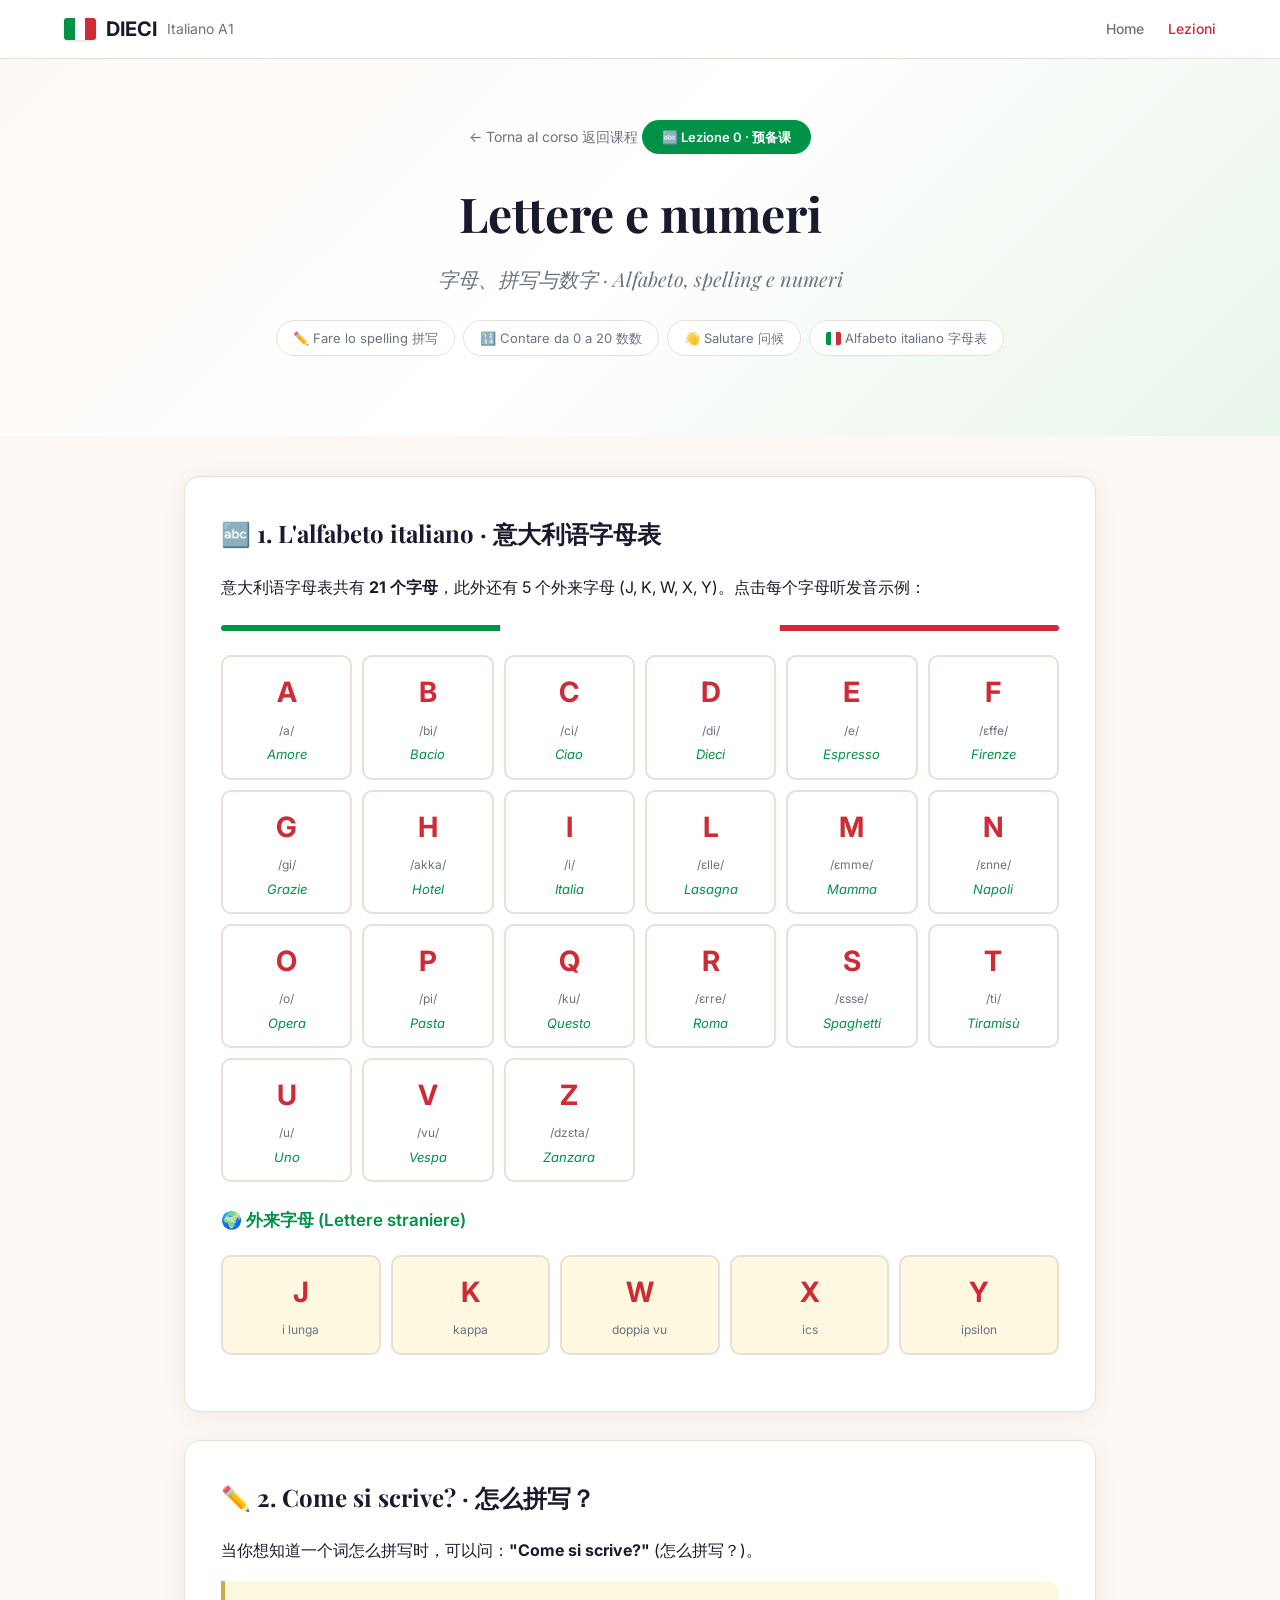
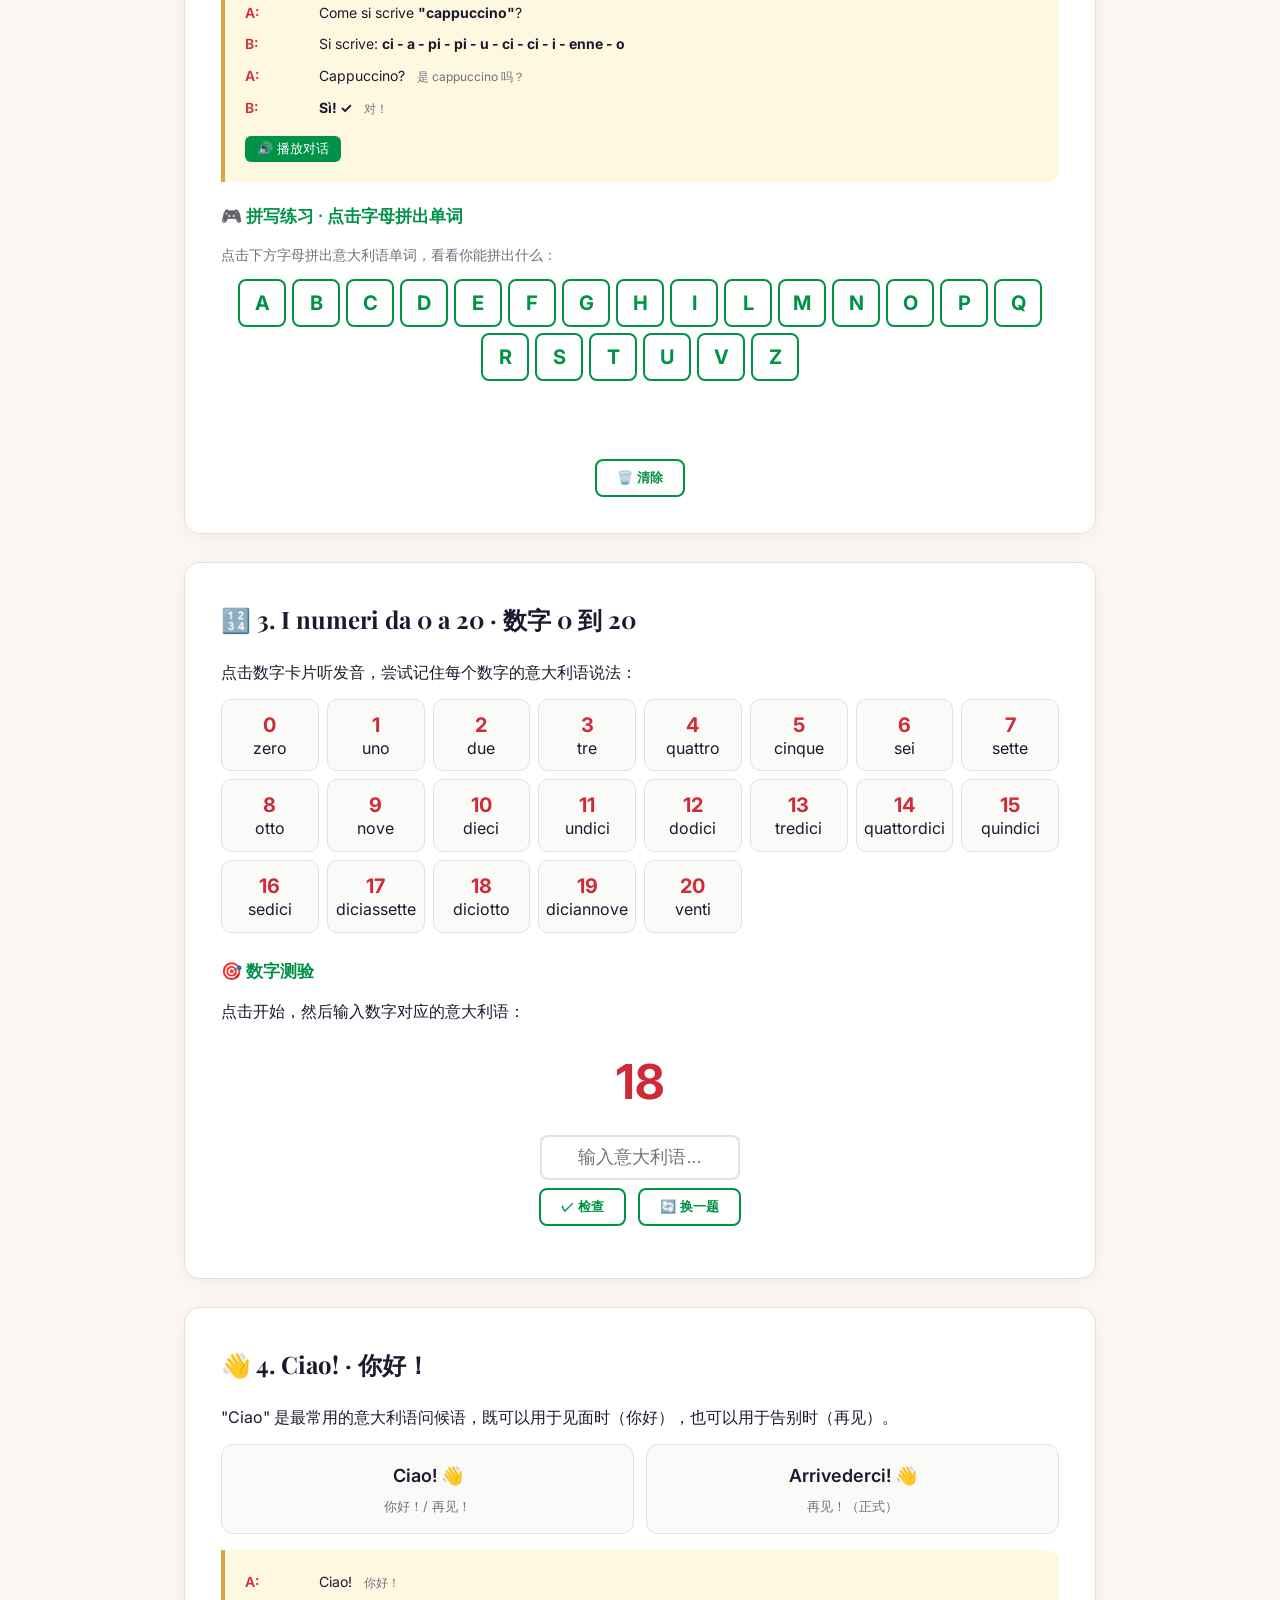
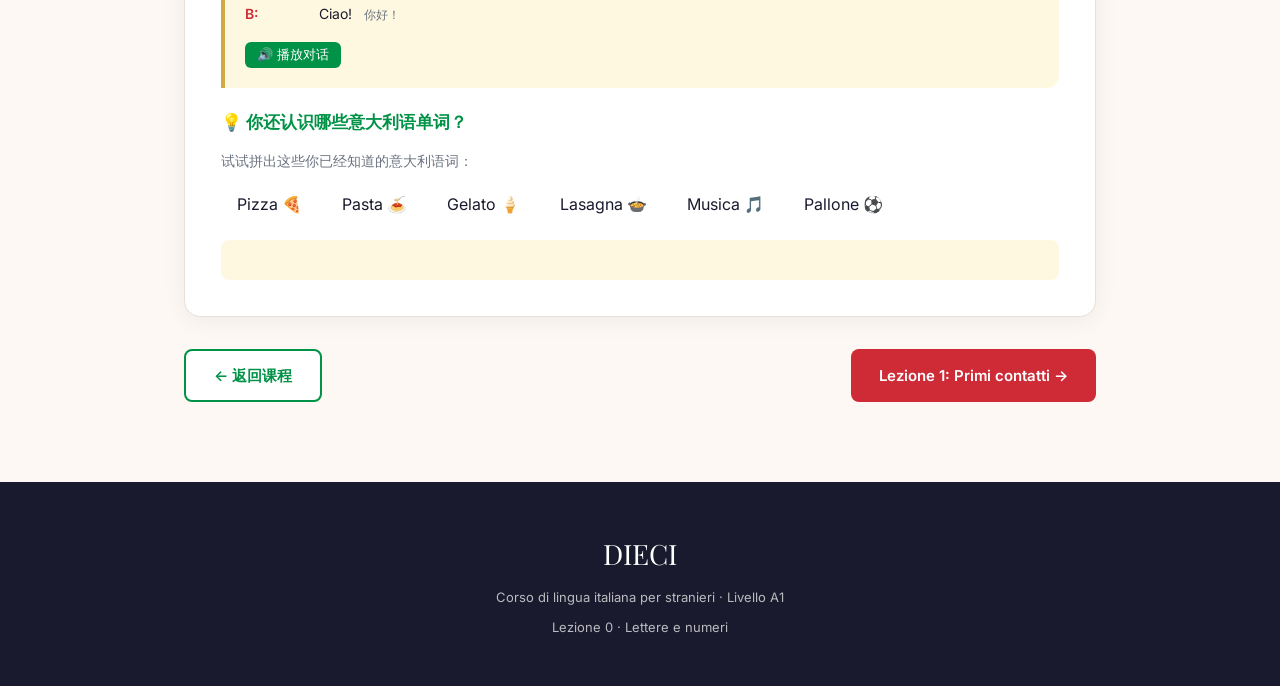
==== commit 0f628e0a: "Update lezione-0.html" ====
--- a/lezione-0.html
+++ b/lezione-0.html
@@ -57,10 +57,15 @@
       padding: 12px;
       text-align: center;
       transition: all 0.2s;
+      display: inline-flex;
+      flex-direction: column;
+      align-items: center;
+      justify-content: center;
+      min-height: 68px;
     }
     .number-card:hover { border-color: var(--italian-gold); }
-    .number-card .num { font-size: 24px; font-weight: 700; color: var(--italian-red); }
-    .number-card .it { font-size: 14px; color: var(--text-dark); }
+    .number-card .num { font-size: 20px; font-weight: 700; color: var(--italian-red); line-height: 1.3; }
+    .number-card .it { font-size: 16px; color: var(--text-dark); line-height: 1.3; }
 
     .spelling-game {
       display: flex;
@@ -101,6 +106,33 @@
     .italian-flag-colors .green { background: var(--italian-green); }
     .italian-flag-colors .white { background: var(--italian-white); border-left: 1px solid #ddd; border-right: 1px solid #ddd; }
     .italian-flag-colors .red { background: var(--italian-red); }
+
+    /* 对话间距紧凑 */
+    .dialog-box .dialog-line .dialog-speaker {
+      display: inline;
+      margin-right: 0;
+    }
+    .dialog-box .dialog-line .dialog-text {
+      margin-left: 2px;
+    }
+
+    /* 对话语音播放按钮 */
+    .dialog-play-btn {
+      display: inline-flex;
+      align-items: center;
+      gap: 4px;
+      padding: 4px 12px;
+      font-size: 13px;
+      background: var(--italian-green);
+      color: #fff;
+      border: none;
+      border-radius: 6px;
+      cursor: pointer;
+      margin-top: 8px;
+      transition: opacity 0.2s;
+    }
+    .dialog-play-btn:hover { opacity: 0.85; }
+    .dialog-play-btn.playing { background: var(--italian-red); }
   </style>
 </head>
 <body>
@@ -298,6 +330,7 @@
           <span class="dialog-speaker">B:</span>
           <span class="dialog-text"><strong>Sì! ✓</strong> <span class="cn-trans">对！</span></span>
         </div>
+        <button class="dialog-play-btn" onclick="speakDialog(this,'Come si scrive cappuccino? Si scrive ci a pi pi u ci ci i enne o. Cappuccino? Sì!')">🔊 播放对话</button>
       </div>
 
       <h3 style="margin-top:20px;">🎮 拼写练习 · 点击字母拼出单词</h3>
@@ -462,6 +495,7 @@
           <span class="dialog-speaker">B:</span>
           <span class="dialog-text">Ciao! <span class="cn-trans">你好！</span></span>
         </div>
+        <button class="dialog-play-btn" onclick="speakDialog(this,'Ciao! Ciao!')">🔊 播放对话</button>
       </div>
 
       <h3 style="margin-top:20px;">💡 你还认识哪些意大利语单词？</h3>
@@ -546,6 +580,26 @@
       document.getElementById('revealedSpelling').innerHTML = 
         `<span style="color:var(--italian-green)">${word}</span> 的拼写: <span style="color:var(--italian-red)">${letters}</span>`;
       speak(word.toLowerCase());
+    }
+
+    // Dialog voice playback
+    function speakDialog(btn, text) {
+      if (btn.classList.contains('playing')) {
+        speechSynthesis.cancel();
+        btn.classList.remove('playing');
+        btn.textContent = '🔊 播放对话';
+        return;
+      }
+      btn.classList.add('playing');
+      btn.textContent = '⏹ 停止';
+      const u = new SpeechSynthesisUtterance(text);
+      u.lang = 'it-IT';
+      u.rate = 0.85;
+      u.onend = () => {
+        btn.classList.remove('playing');
+        btn.textContent = '🔊 播放对话';
+      };
+      speechSynthesis.speak(u);
     }
 
     // Intersection observer
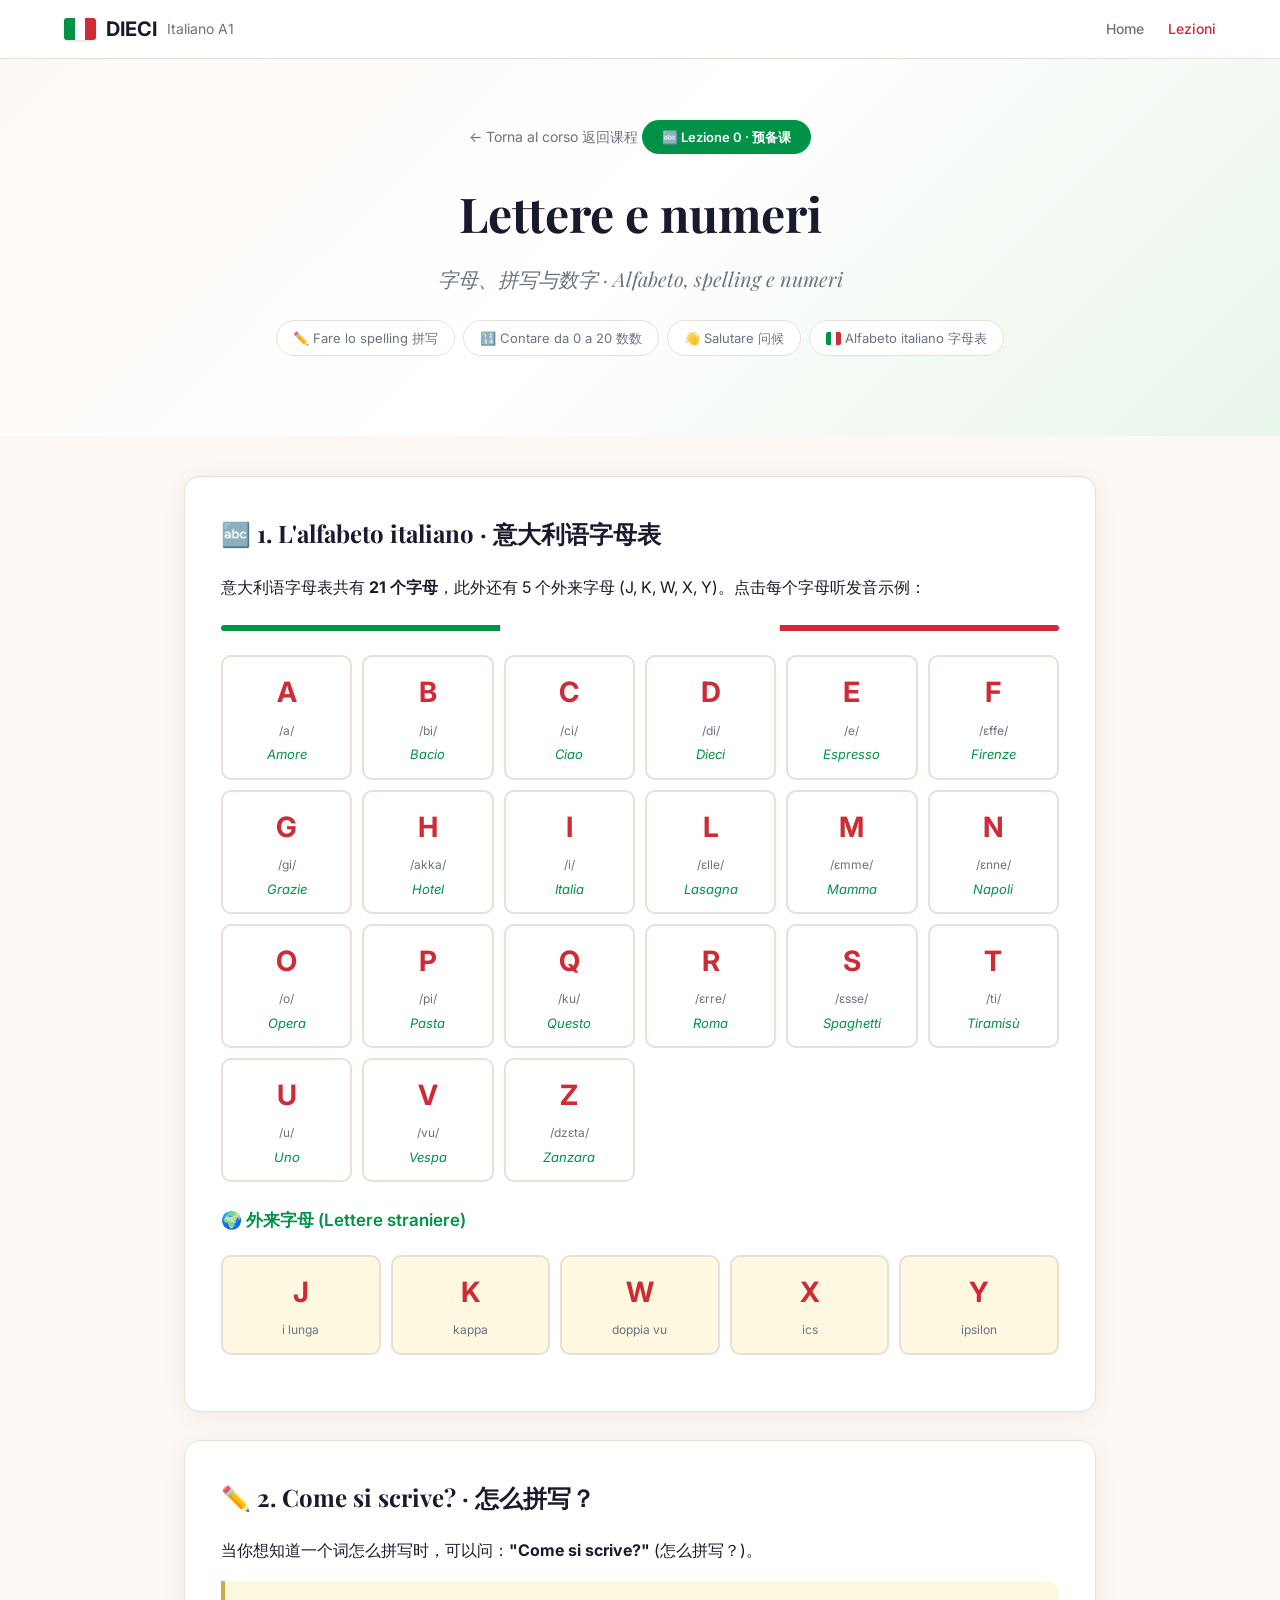
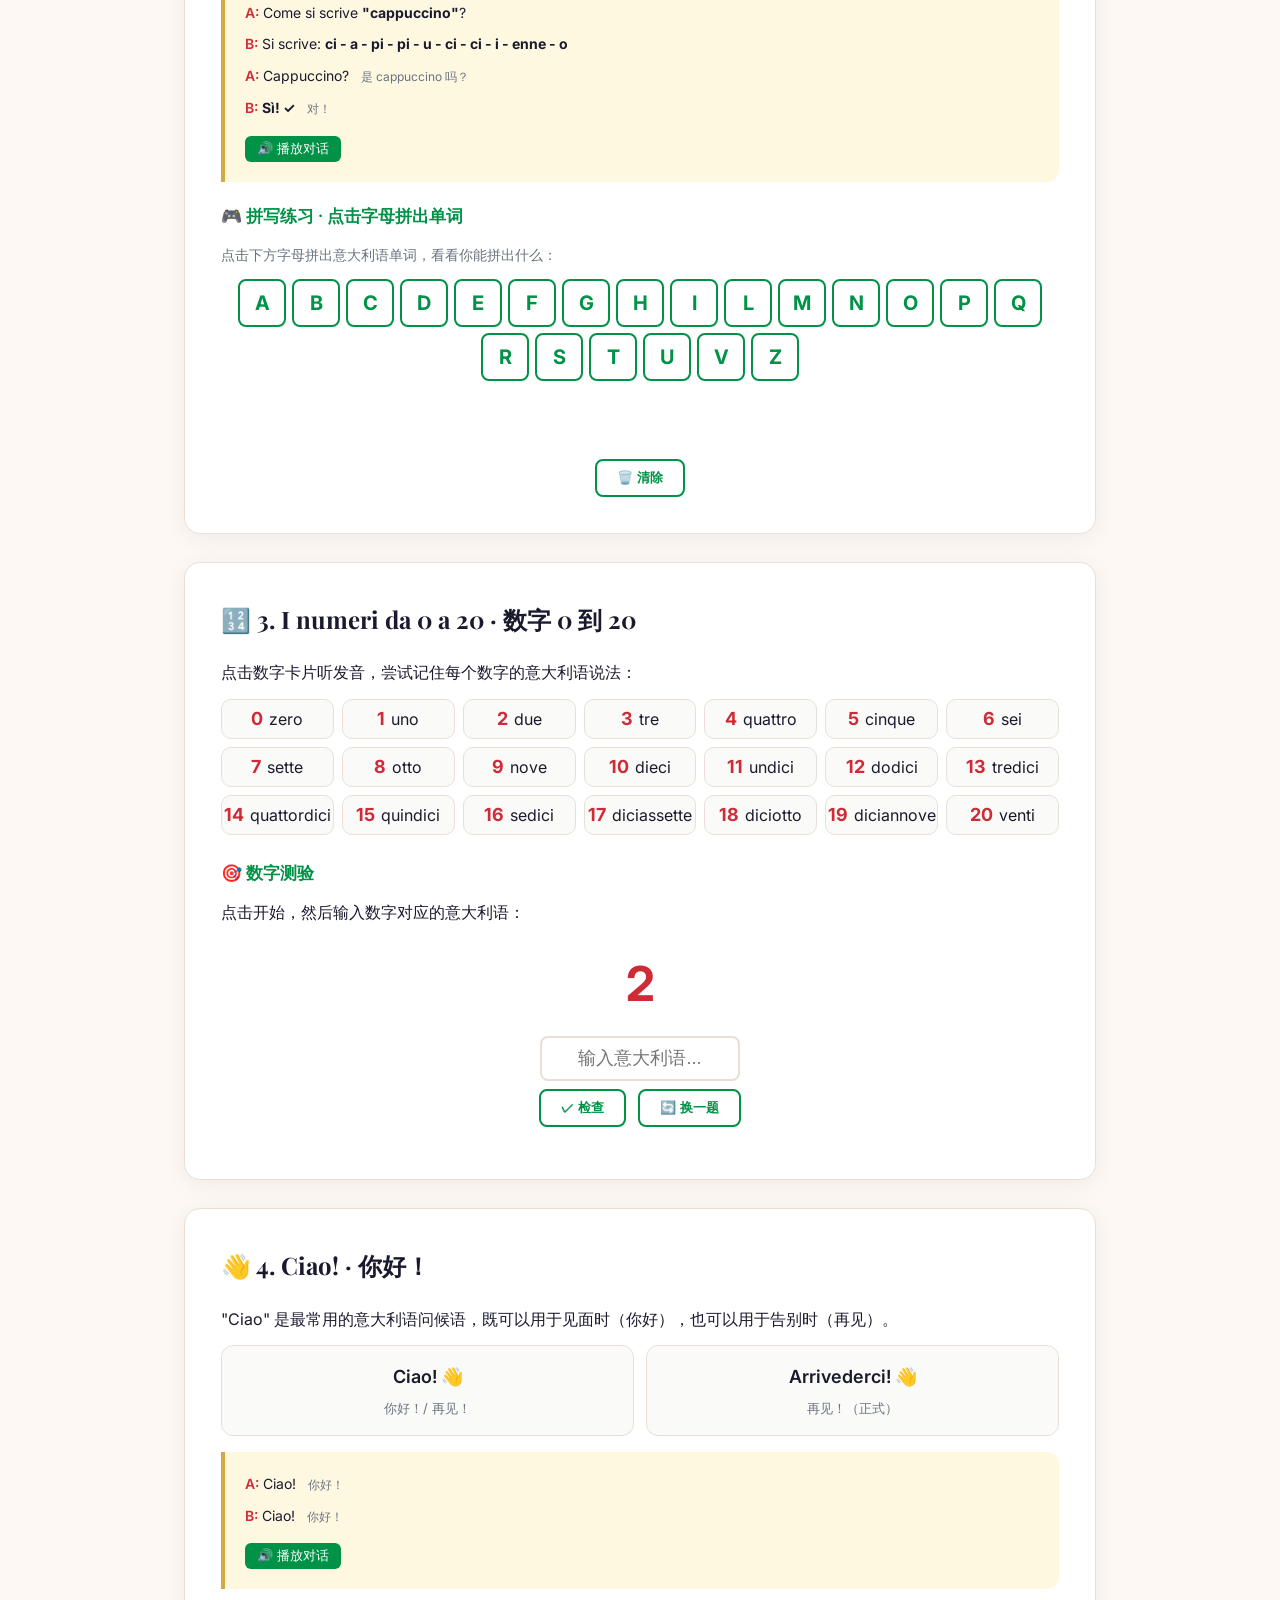
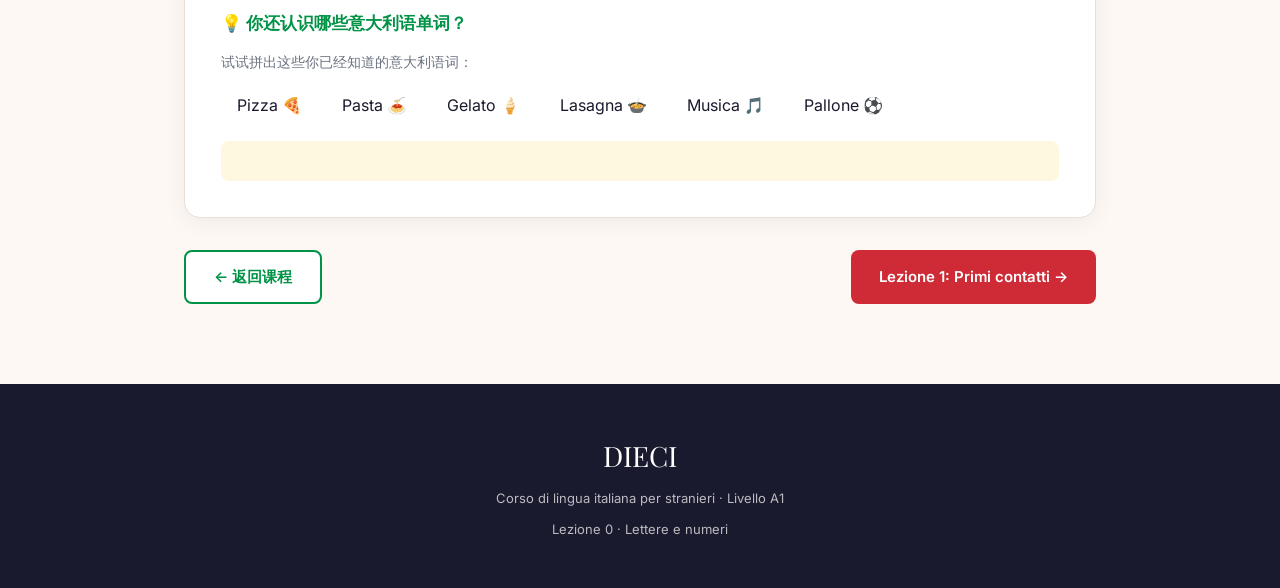
==== commit a696d6c9: "修复: 对话间距改用gap覆盖, 数字卡片并排flex" ====
--- a/lezione-0.html
+++ b/lezione-0.html
@@ -47,25 +47,25 @@
 
     .number-grid {
       display: grid;
-      grid-template-columns: repeat(auto-fill, minmax(90px, 1fr));
+      grid-template-columns: repeat(auto-fill, minmax(100px, 1fr));
       gap: 8px;
     }
     .number-card {
       background: var(--bg-light);
       border: 1px solid var(--border-light);
       border-radius: 10px;
-      padding: 12px;
+      padding: 10px 8px;
       text-align: center;
       transition: all 0.2s;
-      display: inline-flex;
-      flex-direction: column;
+      display: flex;
+      flex-direction: row;
       align-items: center;
       justify-content: center;
-      min-height: 68px;
+      gap: 6px;
     }
     .number-card:hover { border-color: var(--italian-gold); }
-    .number-card .num { font-size: 20px; font-weight: 700; color: var(--italian-red); line-height: 1.3; }
-    .number-card .it { font-size: 16px; color: var(--text-dark); line-height: 1.3; }
+    .number-card .num { font-size: 18px; font-weight: 700; color: var(--italian-red); line-height: 1; }
+    .number-card .it { font-size: 16px; color: var(--text-dark); line-height: 1; }
 
     .spelling-game {
       display: flex;
@@ -108,12 +108,15 @@
     .italian-flag-colors .red { background: var(--italian-red); }
 
     /* 对话间距紧凑 */
-    .dialog-box .dialog-line .dialog-speaker {
-      display: inline;
+    .lesson-content .dialog-box .dialog-line {
+      gap: 4px;
+    }
+    .lesson-content .dialog-box .dialog-speaker {
+      min-width: auto;
       margin-right: 0;
     }
-    .dialog-box .dialog-line .dialog-text {
-      margin-left: 2px;
+    .lesson-content .dialog-box .dialog-text {
+      margin-left: 0;
     }
 
     /* 对话语音播放按钮 */
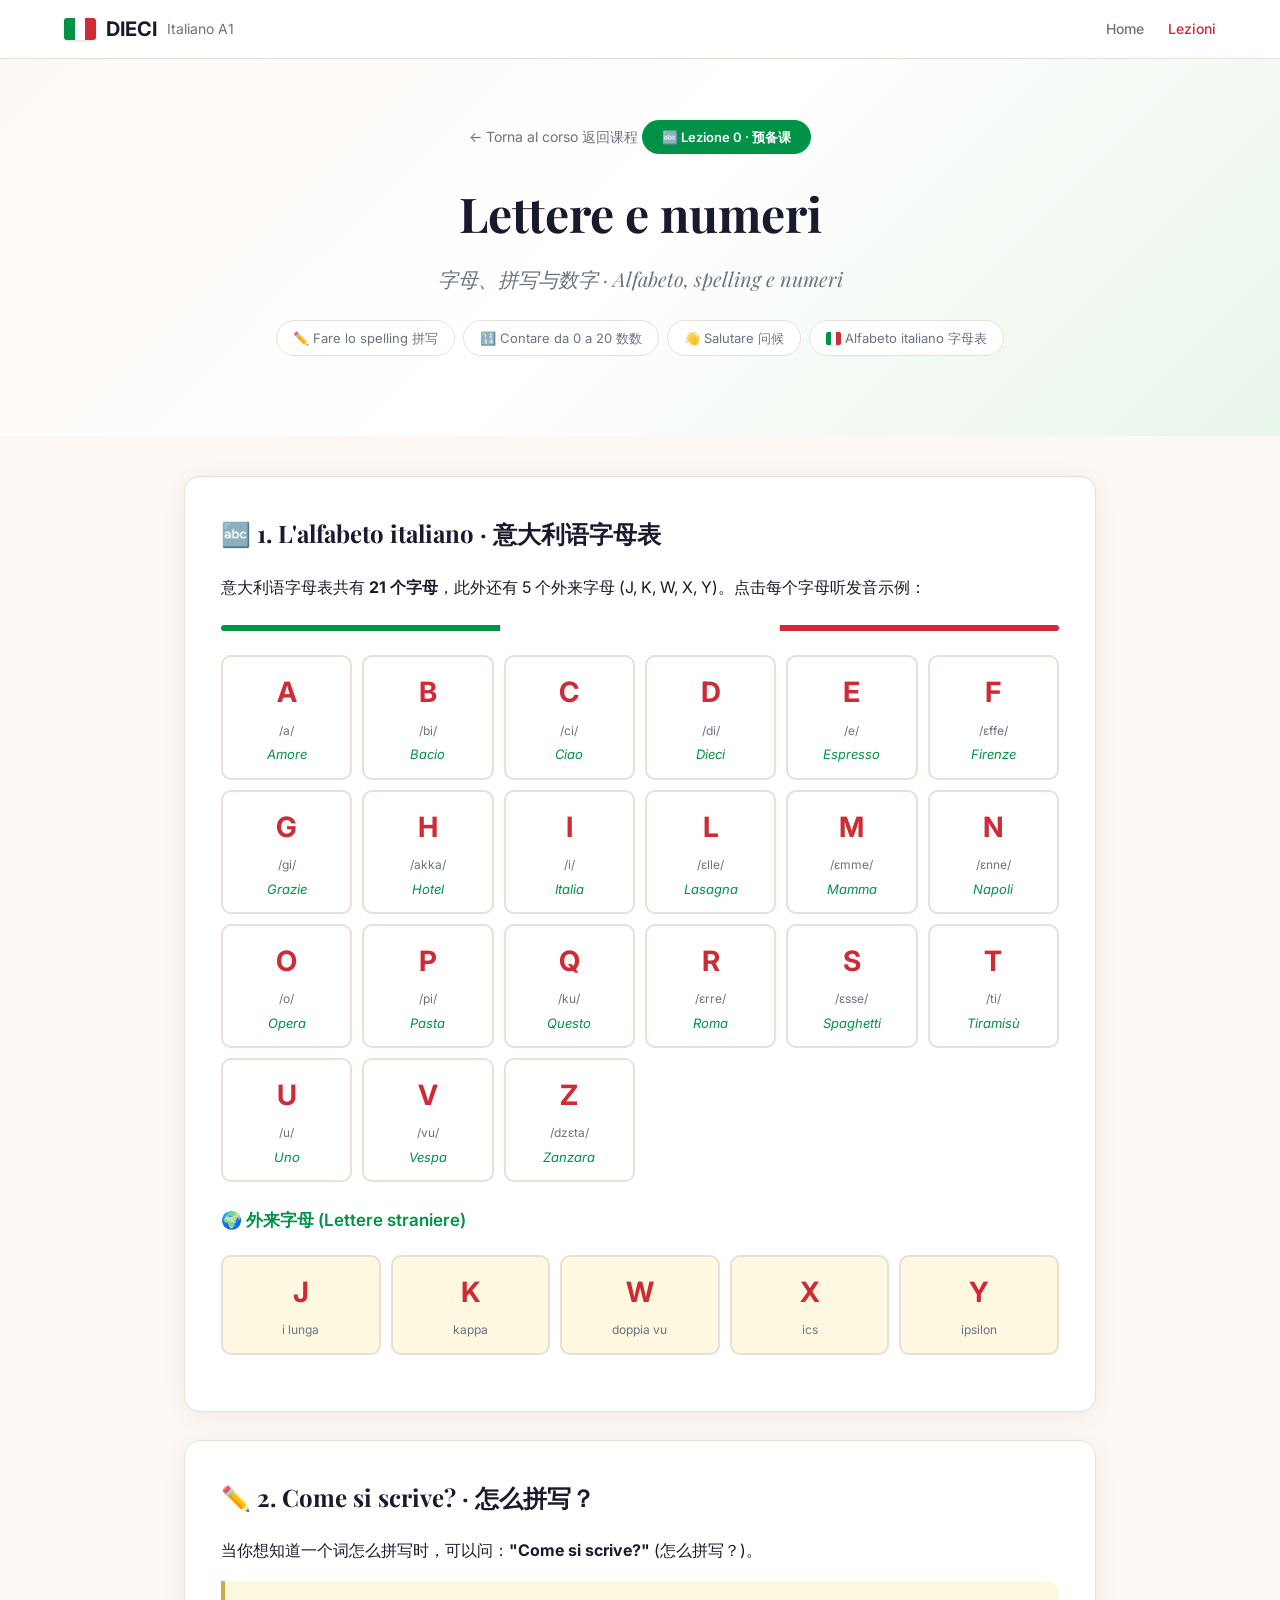
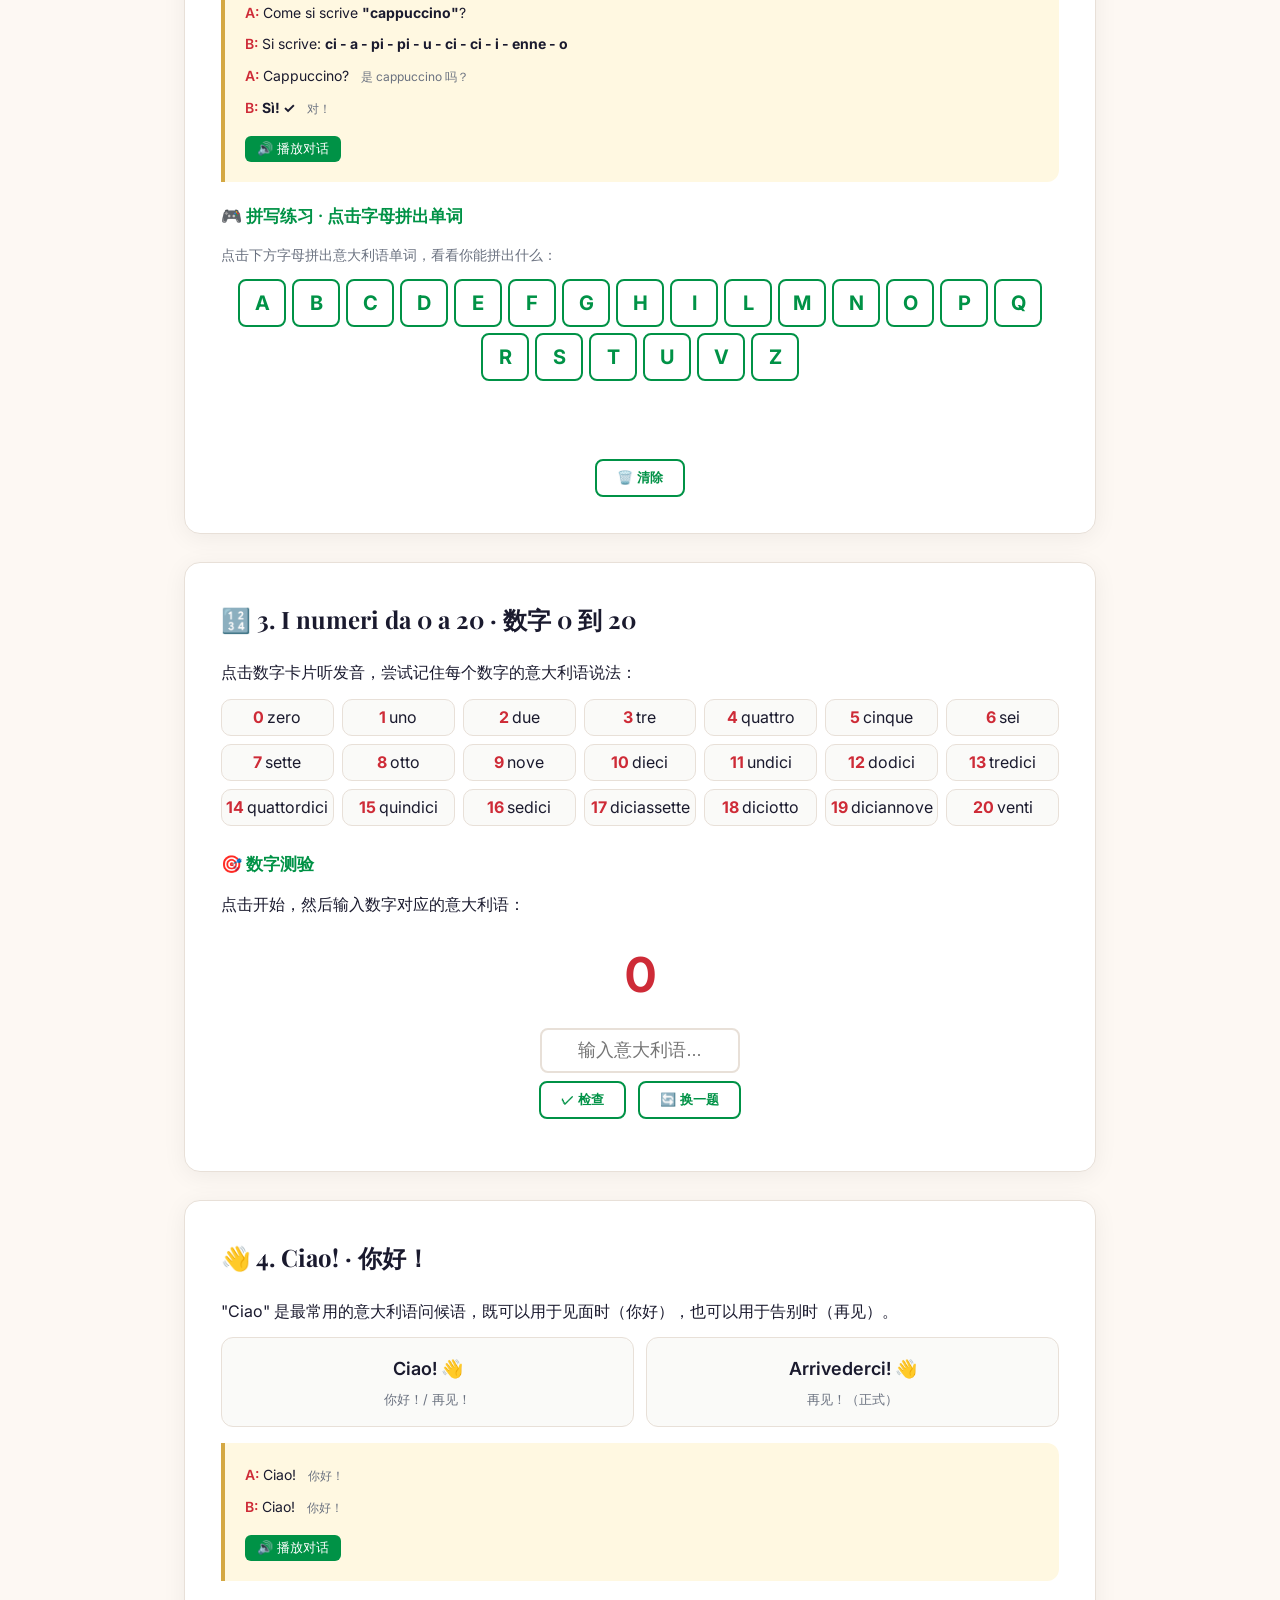
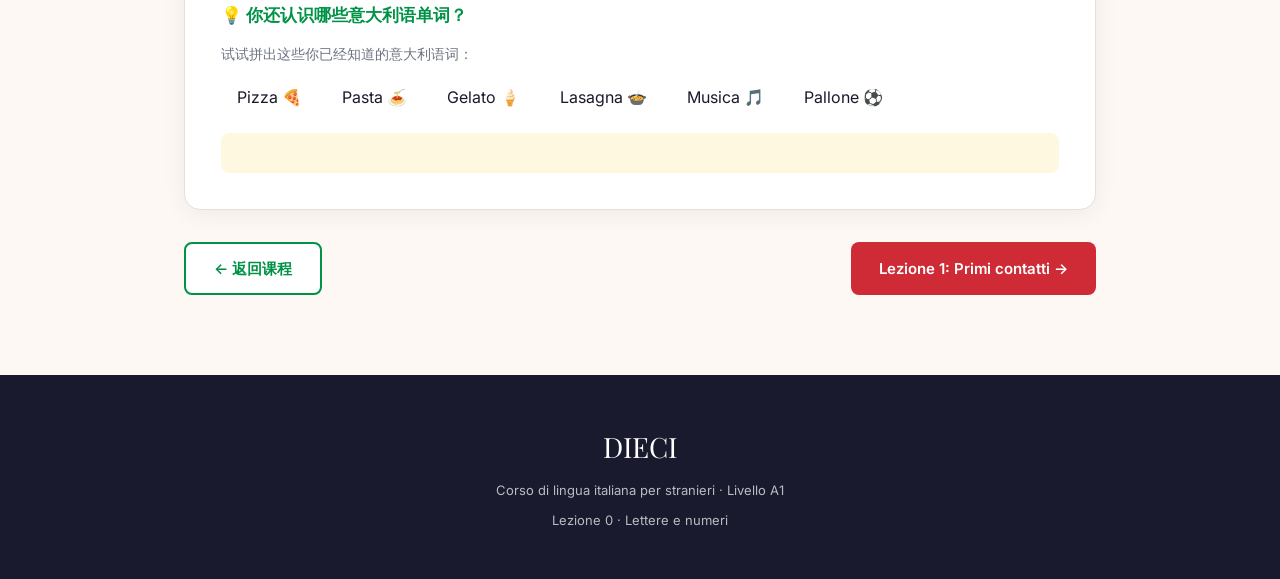
==== commit b18258cc: "Fix: number card same font-size + baseline alignment" ====
--- a/lezione-0.html
+++ b/lezione-0.html
@@ -54,18 +54,17 @@
       background: var(--bg-light);
       border: 1px solid var(--border-light);
       border-radius: 10px;
-      padding: 10px 8px;
+      padding: 8px 6px;
       text-align: center;
       transition: all 0.2s;
-      display: flex;
-      flex-direction: row;
-      align-items: center;
+      display: inline-flex;
+      align-items: baseline;
       justify-content: center;
-      gap: 6px;
+      gap: 3px;
     }
     .number-card:hover { border-color: var(--italian-gold); }
-    .number-card .num { font-size: 18px; font-weight: 700; color: var(--italian-red); line-height: 1; }
-    .number-card .it { font-size: 16px; color: var(--text-dark); line-height: 1; }
+    .number-card .num { font-size: 16px; font-weight: 700; color: var(--italian-red); line-height: 1.2; }
+    .number-card .it { font-size: 16px; color: var(--text-dark); line-height: 1.2; }
 
     .spelling-game {
       display: flex;
--- a/css/styles.css
+++ b/css/styles.css
@@ -658,6 +658,28 @@
   margin-left: 8px;
 }
 
+/* 对话紧凑间距 */
+.dialog-line { gap: 4px; }
+.dialog-speaker { min-width: auto; }
+
+/* 对话语音播放按钮 */
+.dialog-play-btn {
+  display: inline-flex;
+  align-items: center;
+  gap: 4px;
+  padding: 4px 12px;
+  font-size: 13px;
+  background: var(--italian-green);
+  color: #fff;
+  border: none;
+  border-radius: 6px;
+  cursor: pointer;
+  margin-top: 8px;
+  transition: opacity 0.2s;
+}
+.dialog-play-btn:hover { opacity: 0.85; }
+.dialog-play-btn.playing { background: var(--italian-red); }
+
 /* Buttons */
 .btn-primary {
   display: inline-flex;
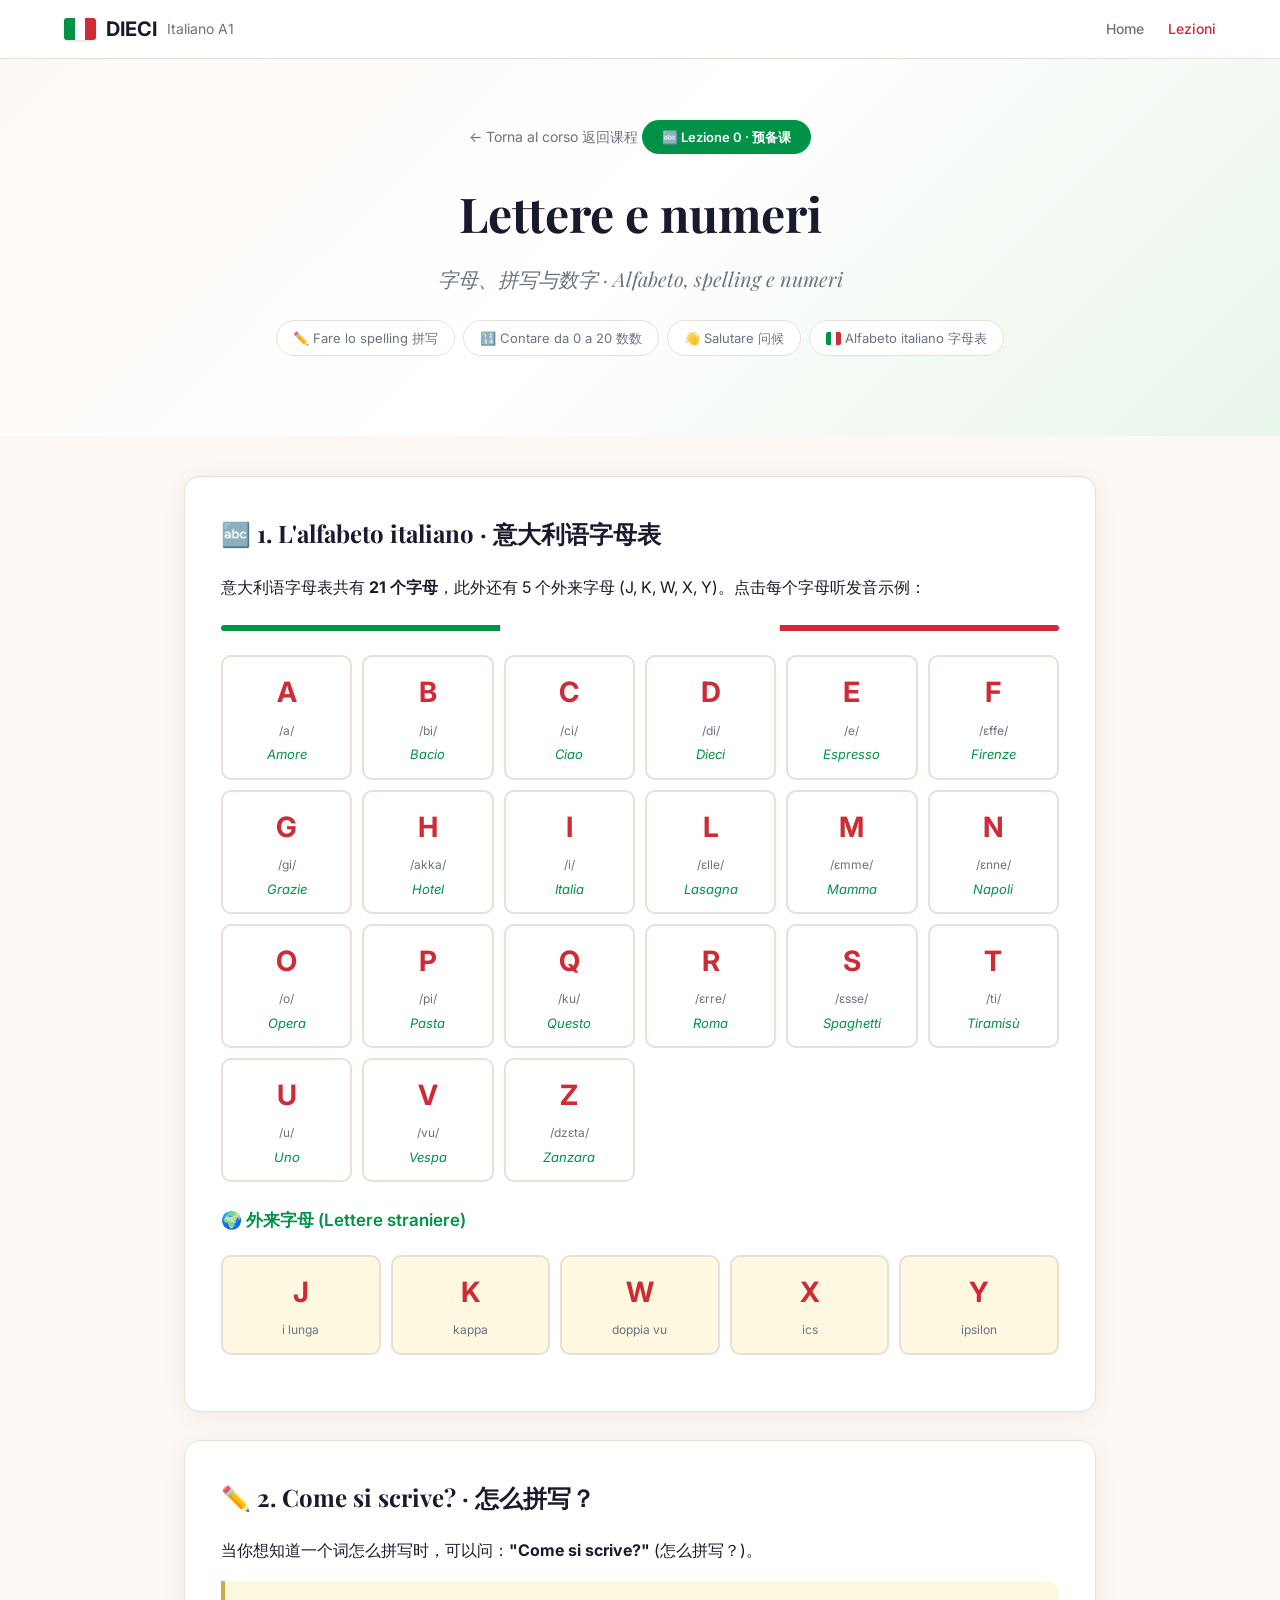
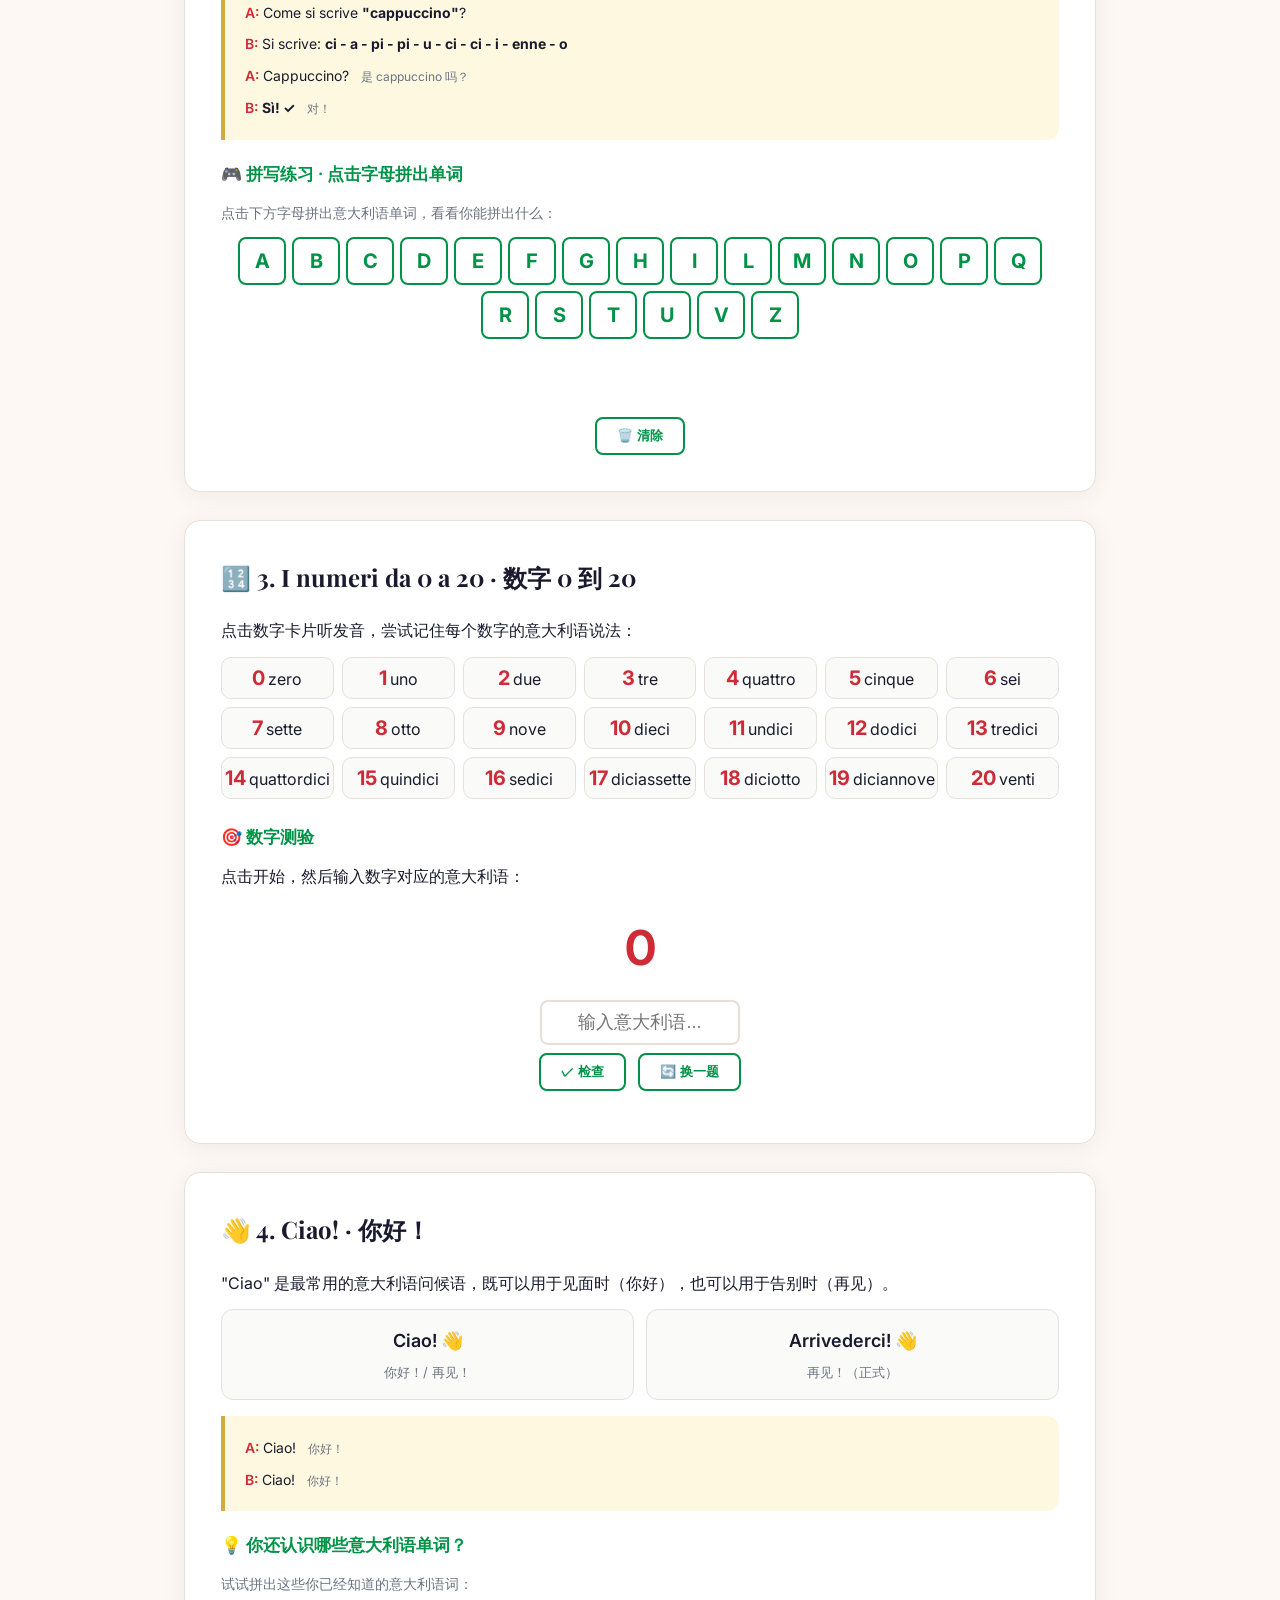
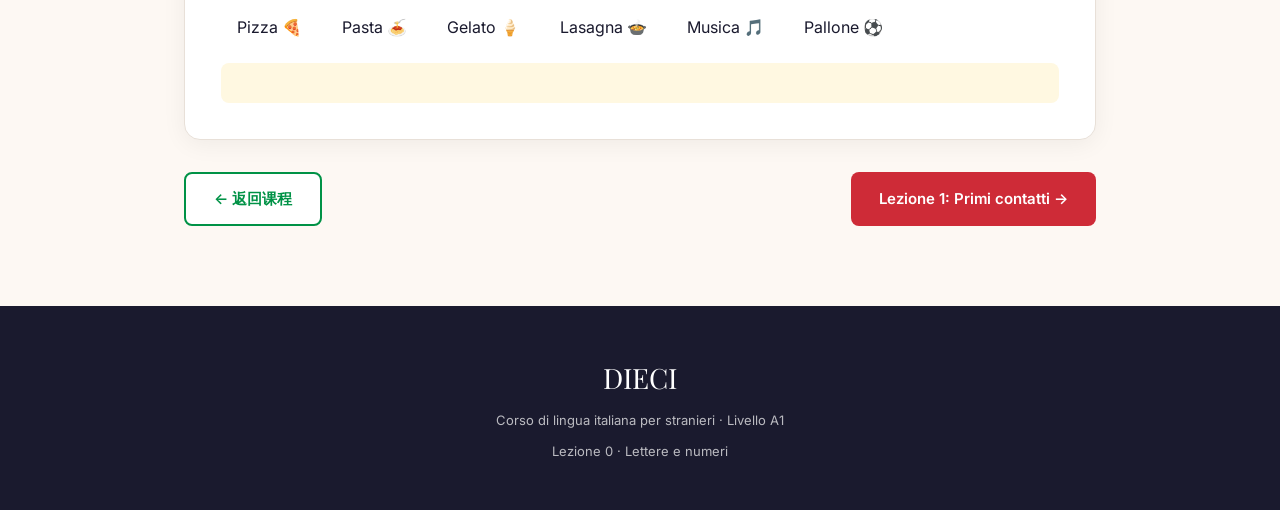
==== commit bc657880: "优化Lezione 0: 数字字体放大、移除对话播放按钮、音频自动停止" ====
--- a/lezione-0.html
+++ b/lezione-0.html
@@ -63,7 +63,7 @@
       gap: 3px;
     }
     .number-card:hover { border-color: var(--italian-gold); }
-    .number-card .num { font-size: 16px; font-weight: 700; color: var(--italian-red); line-height: 1.2; }
+    .number-card .num { font-size: 20px; font-weight: 700; color: var(--italian-red); line-height: 1.2; }
     .number-card .it { font-size: 16px; color: var(--text-dark); line-height: 1.2; }
 
     .spelling-game {
@@ -118,23 +118,7 @@
       margin-left: 0;
     }
 
-    /* 对话语音播放按钮 */
-    .dialog-play-btn {
-      display: inline-flex;
-      align-items: center;
-      gap: 4px;
-      padding: 4px 12px;
-      font-size: 13px;
-      background: var(--italian-green);
-      color: #fff;
-      border: none;
-      border-radius: 6px;
-      cursor: pointer;
-      margin-top: 8px;
-      transition: opacity 0.2s;
-    }
-    .dialog-play-btn:hover { opacity: 0.85; }
-    .dialog-play-btn.playing { background: var(--italian-red); }
+
   </style>
 </head>
 <body>
@@ -332,7 +316,6 @@
           <span class="dialog-speaker">B:</span>
           <span class="dialog-text"><strong>Sì! ✓</strong> <span class="cn-trans">对！</span></span>
         </div>
-        <button class="dialog-play-btn" onclick="speakDialog(this,'Come si scrive cappuccino? Si scrive ci a pi pi u ci ci i enne o. Cappuccino? Sì!')">🔊 播放对话</button>
       </div>
 
       <h3 style="margin-top:20px;">🎮 拼写练习 · 点击字母拼出单词</h3>
@@ -497,7 +480,6 @@
           <span class="dialog-speaker">B:</span>
           <span class="dialog-text">Ciao! <span class="cn-trans">你好！</span></span>
         </div>
-        <button class="dialog-play-btn" onclick="speakDialog(this,'Ciao! Ciao!')">🔊 播放对话</button>
       </div>
 
       <h3 style="margin-top:20px;">💡 你还认识哪些意大利语单词？</h3>
@@ -582,26 +564,6 @@
       document.getElementById('revealedSpelling').innerHTML = 
         `<span style="color:var(--italian-green)">${word}</span> 的拼写: <span style="color:var(--italian-red)">${letters}</span>`;
       speak(word.toLowerCase());
-    }
-
-    // Dialog voice playback
-    function speakDialog(btn, text) {
-      if (btn.classList.contains('playing')) {
-        speechSynthesis.cancel();
-        btn.classList.remove('playing');
-        btn.textContent = '🔊 播放对话';
-        return;
-      }
-      btn.classList.add('playing');
-      btn.textContent = '⏹ 停止';
-      const u = new SpeechSynthesisUtterance(text);
-      u.lang = 'it-IT';
-      u.rate = 0.85;
-      u.onend = () => {
-        btn.classList.remove('playing');
-        btn.textContent = '🔊 播放对话';
-      };
-      speechSynthesis.speak(u);
     }
 
     // Intersection observer
@@ -620,4 +582,4 @@
     });
   </script>
 </body>
-</html>
+</html>
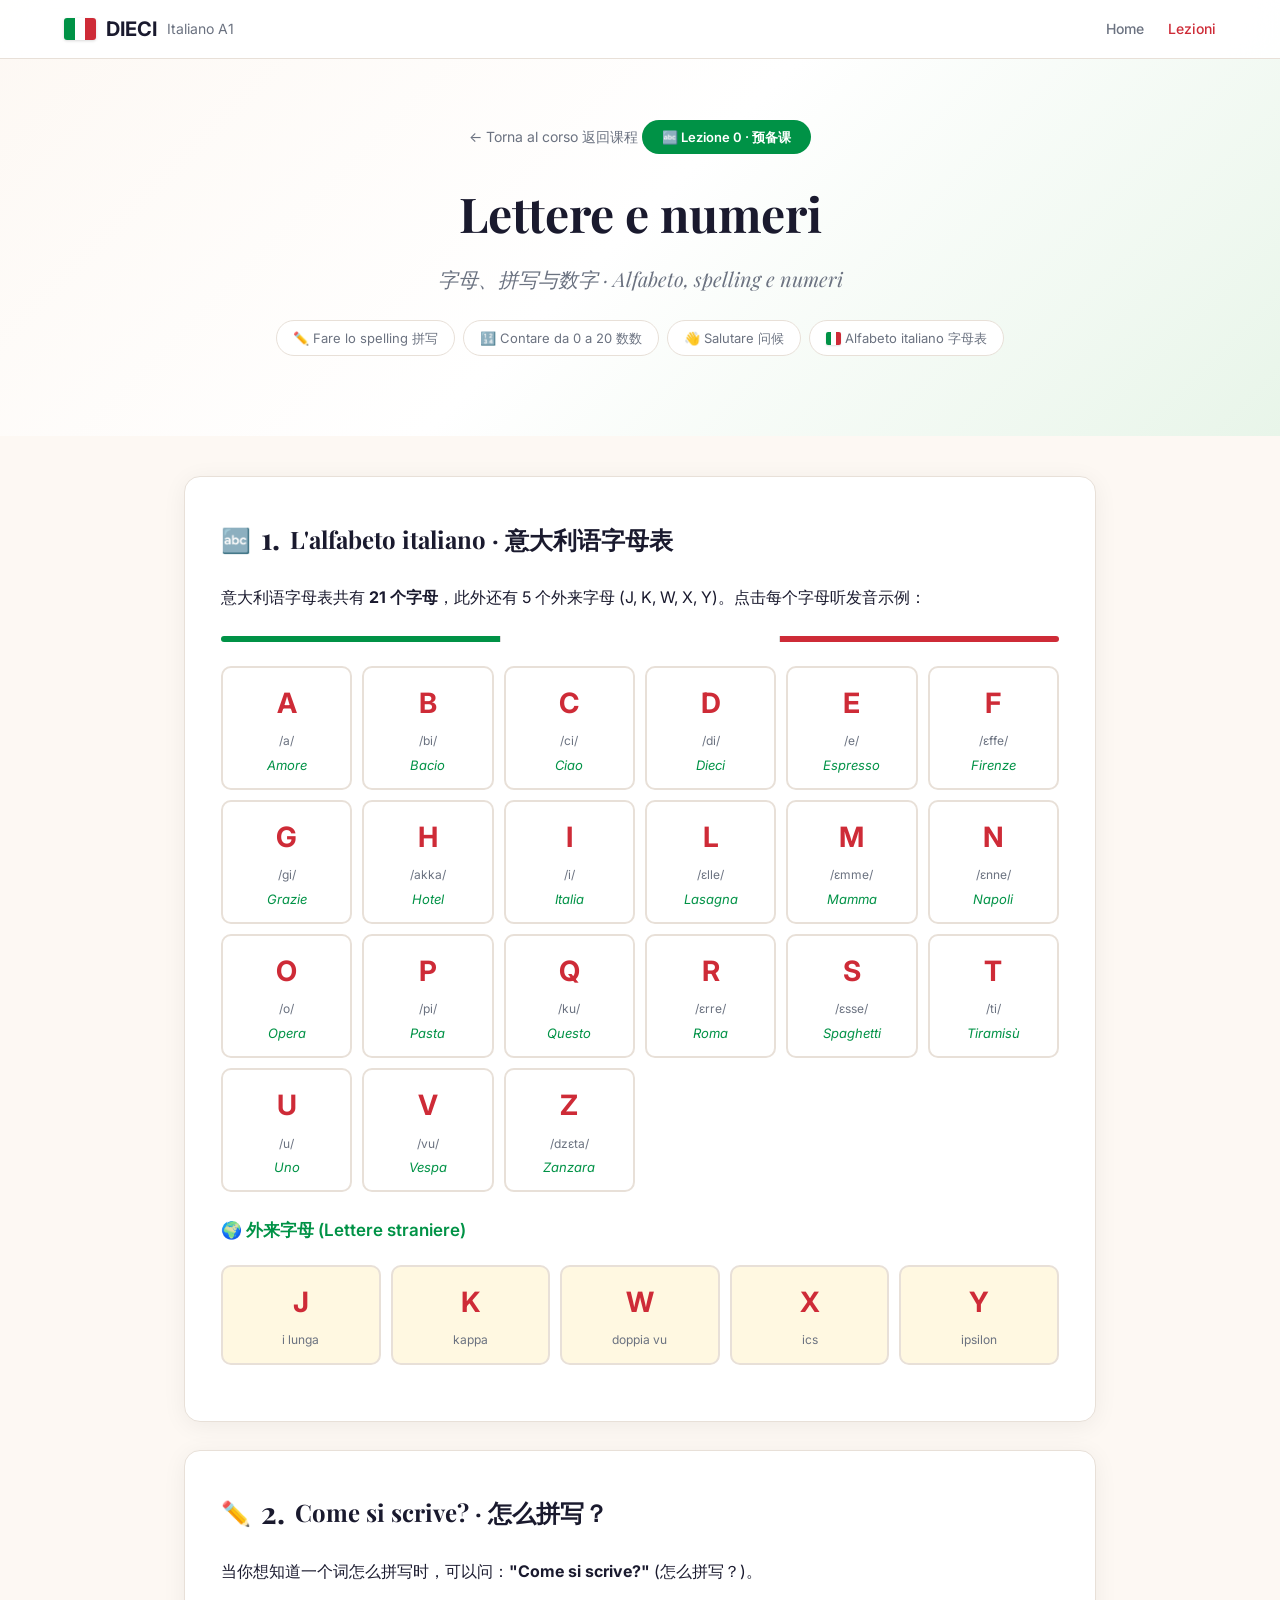
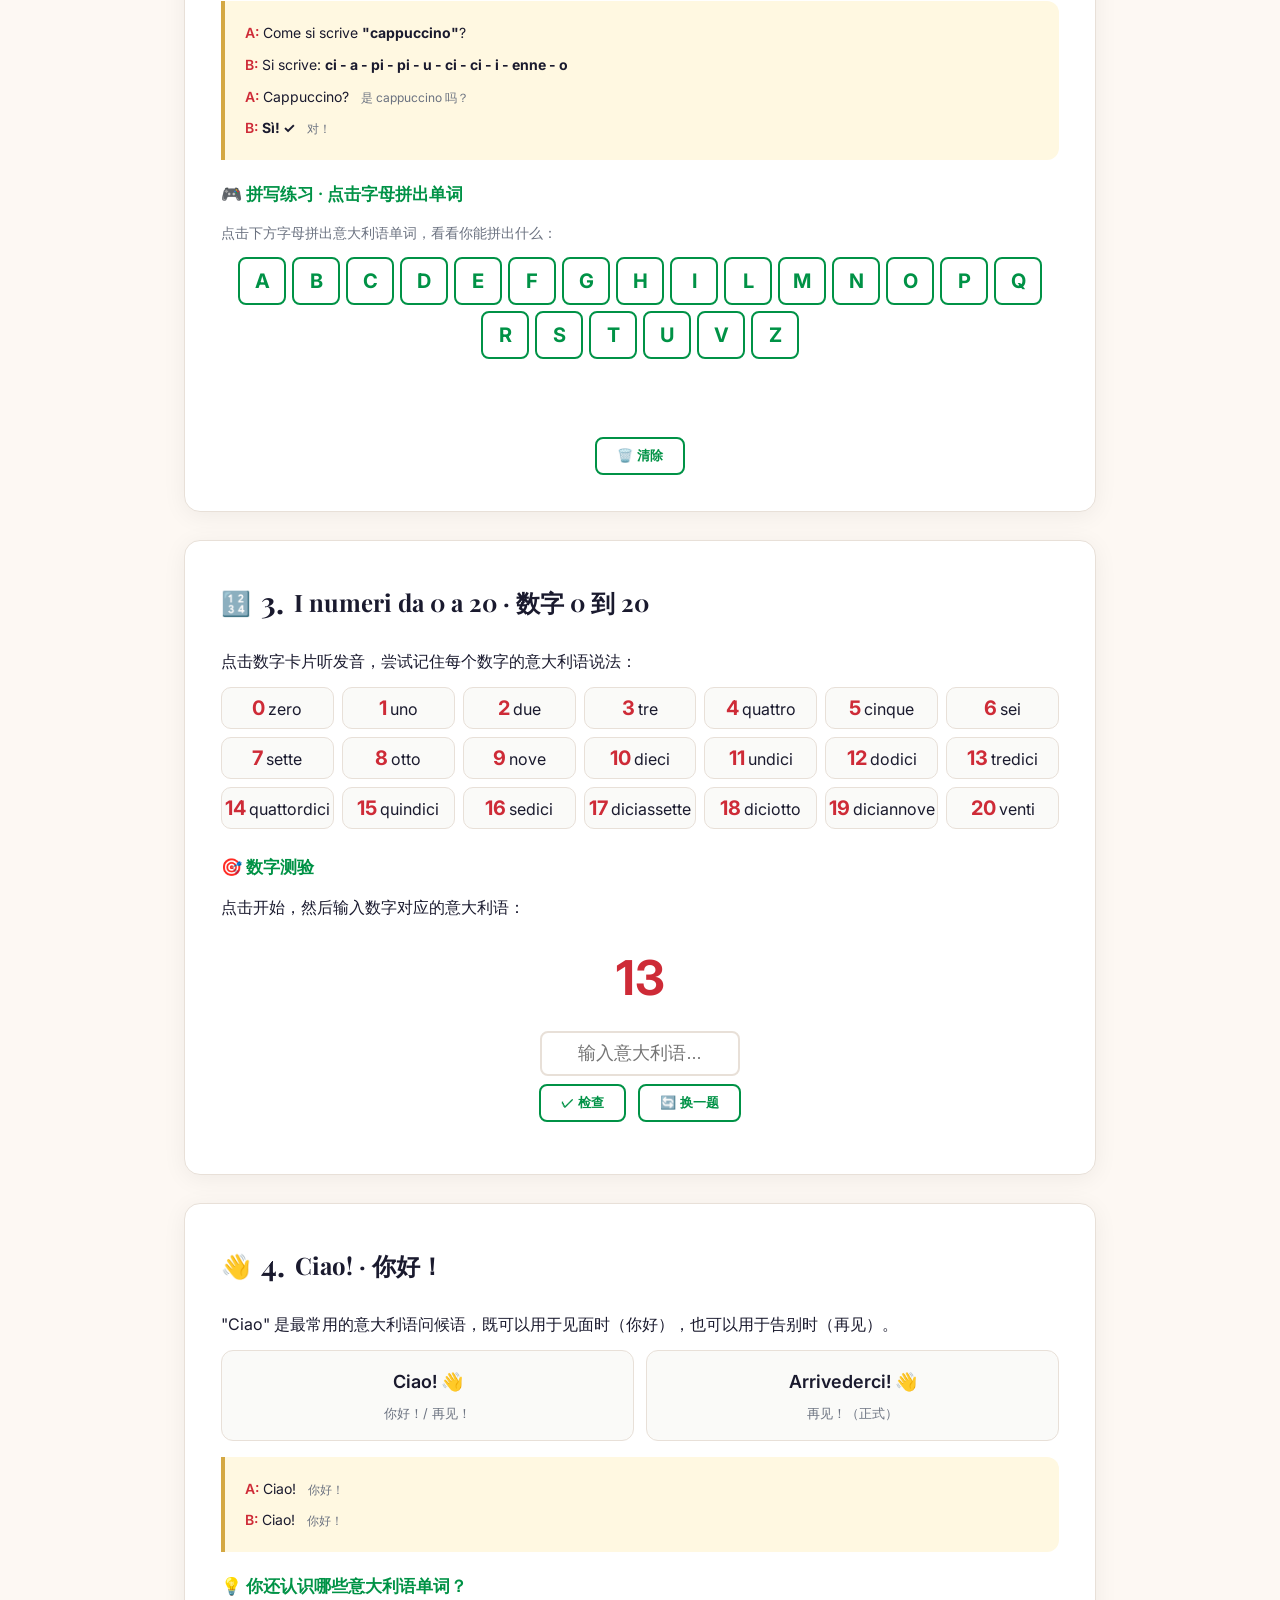
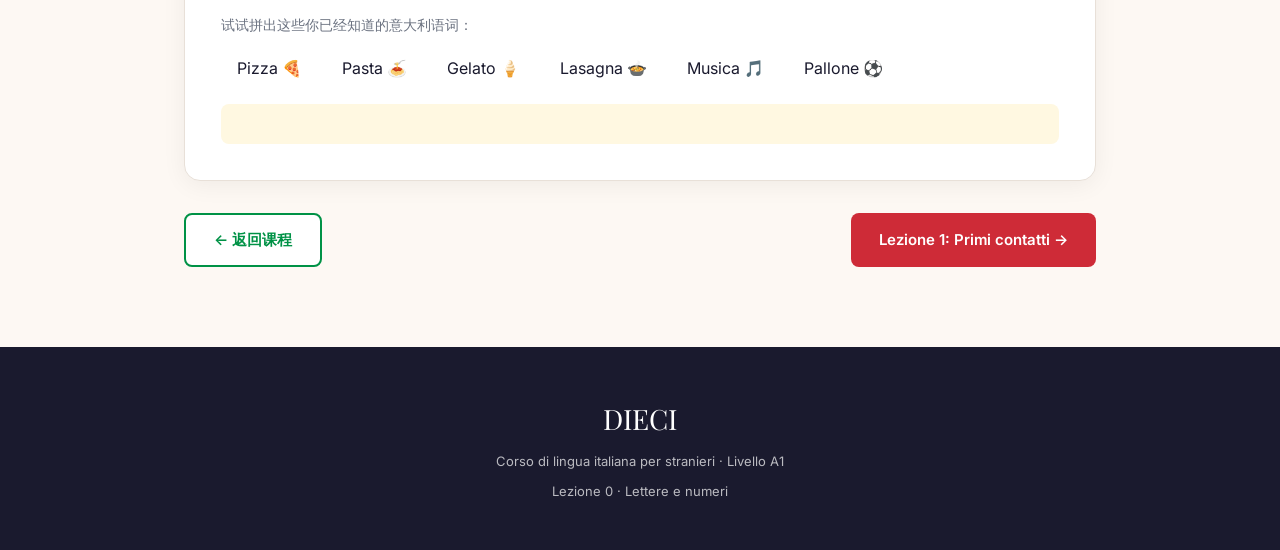
==== commit cd725610: "调整section标题数字字号: 1.2.3.4.与后面大写字母对齐等高" ====
--- a/lezione-0.html
+++ b/lezione-0.html
@@ -106,6 +106,12 @@
     .italian-flag-colors .white { background: var(--italian-white); border-left: 1px solid #ddd; border-right: 1px solid #ddd; }
     .italian-flag-colors .red { background: var(--italian-red); }
 
+    /* 章节编号字体 — 数字比大写字母矮，放大以对齐 */
+    .lesson-section h2 .section-num {
+      font-size: 1.25em;
+      vertical-align: baseline;
+    }
+
     /* 对话间距紧凑 */
     .lesson-content .dialog-box .dialog-line {
       gap: 4px;
@@ -154,7 +160,7 @@
   <div class="lesson-content">
     <!-- Section A: Alfabeto -->
     <div class="lesson-section">
-      <h2>🔤 1. L'alfabeto italiano · 意大利语字母表</h2>
+      <h2>🔤 <span class="section-num">1.</span> L'alfabeto italiano · 意大利语字母表</h2>
       <p>意大利语字母表共有 <strong>21 个字母</strong>，此外还有 5 个外来字母 (J, K, W, X, Y)。点击每个字母听发音示例：</p>
       
       <div class="italian-flag-colors">
@@ -296,7 +302,7 @@
 
     <!-- Section B: Spelling -->
     <div class="lesson-section">
-      <h2>✏️ 2. Come si scrive? · 怎么拼写？</h2>
+      <h2>✏️ <span class="section-num">2.</span> Come si scrive? · 怎么拼写？</h2>
       <p>当你想知道一个词怎么拼写时，可以问：<strong>"Come si scrive?"</strong> (怎么拼写？)。</p>
       
       <div class="dialog-box">
@@ -352,7 +358,7 @@
 
     <!-- Section C: Numeri -->
     <div class="lesson-section">
-      <h2>🔢 3. I numeri da 0 a 20 · 数字 0 到 20</h2>
+      <h2>🔢 <span class="section-num">3.</span> I numeri da 0 a 20 · 数字 0 到 20</h2>
       <p>点击数字卡片听发音，尝试记住每个数字的意大利语说法：</p>
       
       <div class="number-grid" id="numberGrid">
@@ -457,7 +463,7 @@
 
     <!-- Section D: Ciao! -->
     <div class="lesson-section">
-      <h2>👋 4. Ciao! · 你好！</h2>
+      <h2>👋 <span class="section-num">4.</span> Ciao! · 你好！</h2>
       <p>"Ciao" 是最常用的意大利语问候语，既可以用于见面时（你好），也可以用于告别时（再见）。</p>
       
       <div class="vocab-grid" style="grid-template-columns:repeat(2,1fr);">
